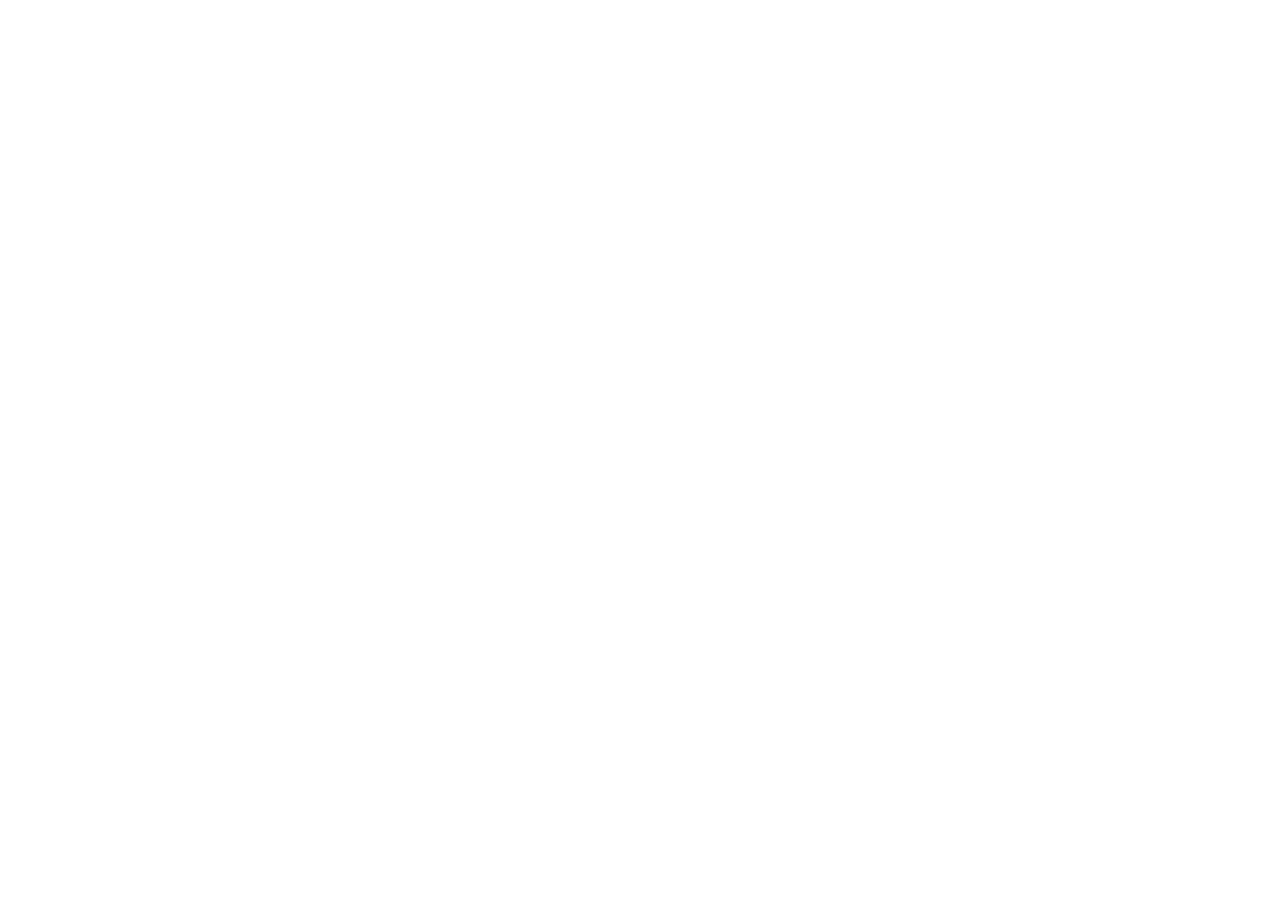
==== index.html @ db5ff313 "初始化项目" ====
<!DOCTYPE html>
<html lang="en">
  <head>
    <meta charset="UTF-8" />
    <meta http-equiv="X-UA-Compatible" content="IE=edge" />
    <meta name="viewport" content="width=device-width, initial-scale=1.0" />
    <title>Document</title>
  </head>
  <body></body>
</html>
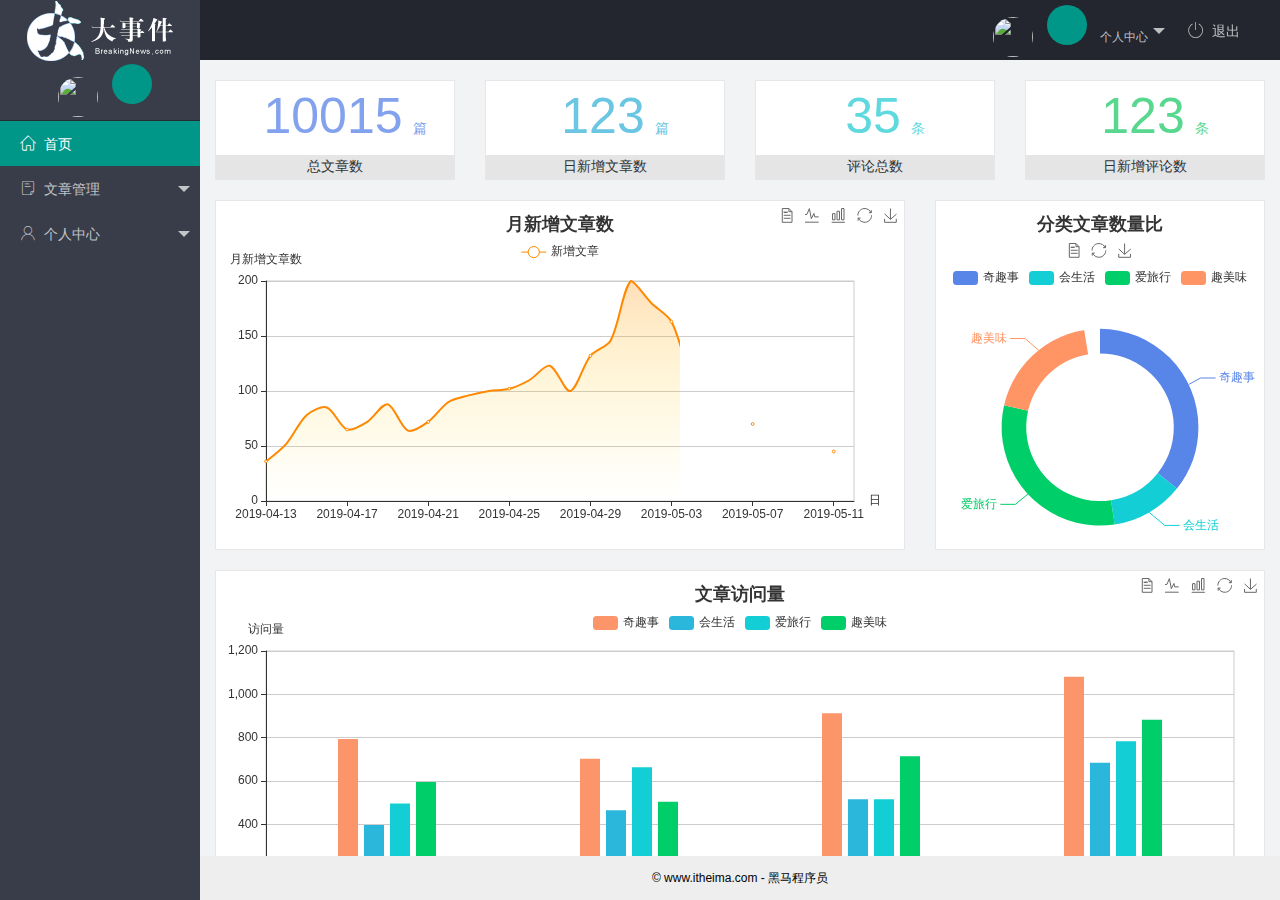
==== commit 297c67f3: "完成了主页功能开发" ====
--- a/index.html
+++ b/index.html
@@ -4,7 +4,95 @@
     <meta charset="UTF-8" />
     <meta http-equiv="X-UA-Compatible" content="IE=edge" />
     <meta name="viewport" content="width=device-width, initial-scale=1.0" />
-    <title>Document</title>
+    <link rel="stylesheet" href="/assets/lib/layui/css/layui.css" />
+    <link rel="stylesheet" href="/assets/css/index.css" />
+    <link rel="stylesheet" href="/assets/fonts/iconfont.css" />
+    <title>后台主页</title>
   </head>
-  <body></body>
+  <body>
+    <div class="layui-layout layui-layout-admin">
+      <div class="layui-header">
+        <div class="layui-logo layui-hide-xs layui-bg-black">
+          <img src="/assets/images/logo.png" alt="" />
+        </div>
+        <!-- 头部区域（可配合layui 已有的水平导航） -->
+        <ul class="layui-nav layui-layout-right">
+          <li class="layui-nav-item layui-hide layui-show-md-inline-block">
+            <a href="javascript:;" class="userinfo">
+              <img src="//tva1.sinaimg.cn/crop.0.0.118.118.180/5db11ff4gw1e77d3nqrv8j203b03cweg.jpg" class="layui-nav-img" />
+              <span class="text-avatar"></span>
+              个人中心
+            </a>
+            <dl class="layui-nav-child">
+              <dd><a href="">基本资料</a></dd>
+              <dd><a href="">更换头像</a></dd>
+              <dd><a href="">重置密码</a></dd>
+            </dl>
+          </li>
+          <li class="layui-nav-item" lay-header-event="menuRight" lay-unselect>
+            <a href="javascript:;" id="btnLogout"><span class="iconfont icon-tuichu"></span>退出</a>
+          </li>
+        </ul>
+      </div>
+
+      <div class="layui-side layui-bg-black">
+        <div class="layui-side-scroll">
+          <div href="javascript:;" class="userinfo">
+            <img src="//tva1.sinaimg.cn/crop.0.0.118.118.180/5db11ff4gw1e77d3nqrv8j203b03cweg.jpg" class="layui-nav-img" />
+            <span class="text-avatar"></span>
+            <span id="welcome"></span>
+          </div>
+          <!-- 左侧导航区域（可配合layui已有的垂直导航） -->
+          <ul class="layui-nav layui-nav-tree" lay-shrink="all">
+            <li class="layui-nav-item layui-this">
+              <a href="/home/dashboard.html" target="fm"><span class="iconfont icon-home"></span>首页</a>
+            </li>
+            <li class="layui-nav-item">
+              <a class="" href="javascript:;"><span class="iconfont icon-16"></span>文章管理</a>
+              <dl class="layui-nav-child">
+                <dd>
+                  <a href="javascript:;"><i class="layui-icon layui-icon-app"></i> 文章类别</a>
+                </dd>
+                <dd>
+                  <a href="javascript:;"><i class="layui-icon layui-icon-app"></i> 文章列表</a>
+                </dd>
+                <dd>
+                  <a href="javascript:;"><i class="layui-icon layui-icon-app"></i> 发布文章</a>
+                </dd>
+              </dl>
+            </li>
+            <li class="layui-nav-item">
+              <a href="javascript:;"><span class="iconfont icon-user"></span>个人中心</a>
+              <dl class="layui-nav-child">
+                <dd>
+                  <a href="javascript:;"><i class="layui-icon layui-icon-app"></i> 基本资料</a>
+                </dd>
+                <dd>
+                  <a href="javascript:;"><i class="layui-icon layui-icon-app"></i> 更换头像</a>
+                </dd>
+                <dd>
+                  <a href="javascript:;"><i class="layui-icon layui-icon-app"></i> 重置密码</a>
+                </dd>
+              </dl>
+            </li>
+          </ul>
+        </div>
+      </div>
+
+      <div class="layui-body">
+        <!-- 内容主体区域 -->
+        <iframe name="fm" src="/home/dashboard.html" frameborder="0"></iframe>
+      </div>
+
+      <div class="layui-footer">
+        <!-- 底部固定区域 -->
+        © www.itheima.com - 黑马程序员
+      </div>
+    </div>
+
+    <script src="/assets/lib/layui/layui.all.js"></script>
+    <script src="/assets/lib/jquery.js"></script>
+    <script src="/assets/js/baseAPI.js"></script>
+    <script src="/assets/js/index.js"></script>
+  </body>
 </html>
--- a/assets/lib/layui/css/layui.css
+++ b/assets/lib/layui/css/layui.css
@@ -0,0 +1,2 @@
+/** layui-v2.5.5 MIT License By https://www.layui.com */
+ .layui-inline,img{display:inline-block;vertical-align:middle}h1,h2,h3,h4,h5,h6{font-weight:400}.layui-edge,.layui-header,.layui-inline,.layui-main{position:relative}.layui-body,.layui-edge,.layui-elip{overflow:hidden}.layui-btn,.layui-edge,.layui-inline,img{vertical-align:middle}.layui-btn,.layui-disabled,.layui-icon,.layui-unselect{-moz-user-select:none;-webkit-user-select:none;-ms-user-select:none}.layui-elip,.layui-form-checkbox span,.layui-form-pane .layui-form-label{text-overflow:ellipsis;white-space:nowrap}.layui-breadcrumb,.layui-tree-btnGroup{visibility:hidden}blockquote,body,button,dd,div,dl,dt,form,h1,h2,h3,h4,h5,h6,input,li,ol,p,pre,td,textarea,th,ul{margin:0;padding:0;-webkit-tap-highlight-color:rgba(0,0,0,0)}a:active,a:hover{outline:0}img{border:none}li{list-style:none}table{border-collapse:collapse;border-spacing:0}h4,h5,h6{font-size:100%}button,input,optgroup,option,select,textarea{font-family:inherit;font-size:inherit;font-style:inherit;font-weight:inherit;outline:0}pre{white-space:pre-wrap;white-space:-moz-pre-wrap;white-space:-pre-wrap;white-space:-o-pre-wrap;word-wrap:break-word}body{line-height:24px;font:14px Helvetica Neue,Helvetica,PingFang SC,Tahoma,Arial,sans-serif}hr{height:1px;margin:10px 0;border:0;clear:both}a{color:#333;text-decoration:none}a:hover{color:#777}a cite{font-style:normal;*cursor:pointer}.layui-border-box,.layui-border-box *{box-sizing:border-box}.layui-box,.layui-box *{box-sizing:content-box}.layui-clear{clear:both;*zoom:1}.layui-clear:after{content:'\20';clear:both;*zoom:1;display:block;height:0}.layui-inline{*display:inline;*zoom:1}.layui-edge{display:inline-block;width:0;height:0;border-width:6px;border-style:dashed;border-color:transparent}.layui-edge-top{top:-4px;border-bottom-color:#999;border-bottom-style:solid}.layui-edge-right{border-left-color:#999;border-left-style:solid}.layui-edge-bottom{top:2px;border-top-color:#999;border-top-style:solid}.layui-edge-left{border-right-color:#999;border-right-style:solid}.layui-disabled,.layui-disabled:hover{color:#d2d2d2!important;cursor:not-allowed!important}.layui-circle{border-radius:100%}.layui-show{display:block!important}.layui-hide{display:none!important}@font-face{font-family:layui-icon;src:url(../font/iconfont.eot?v=250);src:url(../font/iconfont.eot?v=250#iefix) format('embedded-opentype'),url(../font/iconfont.woff2?v=250) format('woff2'),url(../font/iconfont.woff?v=250) format('woff'),url(../font/iconfont.ttf?v=250) format('truetype'),url(../font/iconfont.svg?v=250#layui-icon) format('svg')}.layui-icon{font-family:layui-icon!important;font-size:16px;font-style:normal;-webkit-font-smoothing:antialiased;-moz-osx-font-smoothing:grayscale}.layui-icon-reply-fill:before{content:"\e611"}.layui-icon-set-fill:before{content:"\e614"}.layui-icon-menu-fill:before{content:"\e60f"}.layui-icon-search:before{content:"\e615"}.layui-icon-share:before{content:"\e641"}.layui-icon-set-sm:before{content:"\e620"}.layui-icon-engine:before{content:"\e628"}.layui-icon-close:before{content:"\1006"}.layui-icon-close-fill:before{content:"\1007"}.layui-icon-chart-screen:before{content:"\e629"}.layui-icon-star:before{content:"\e600"}.layui-icon-circle-dot:before{content:"\e617"}.layui-icon-chat:before{content:"\e606"}.layui-icon-release:before{content:"\e609"}.layui-icon-list:before{content:"\e60a"}.layui-icon-chart:before{content:"\e62c"}.layui-icon-ok-circle:before{content:"\1005"}.layui-icon-layim-theme:before{content:"\e61b"}.layui-icon-table:before{content:"\e62d"}.layui-icon-right:before{content:"\e602"}.layui-icon-left:before{content:"\e603"}.layui-icon-cart-simple:before{content:"\e698"}.layui-icon-face-cry:before{content:"\e69c"}.layui-icon-face-smile:before{content:"\e6af"}.layui-icon-survey:before{content:"\e6b2"}.layui-icon-tree:before{content:"\e62e"}.layui-icon-upload-circle:before{content:"\e62f"}.layui-icon-add-circle:before{content:"\e61f"}.layui-icon-download-circle:before{content:"\e601"}.layui-icon-templeate-1:before{content:"\e630"}.layui-icon-util:before{content:"\e631"}.layui-icon-face-surprised:before{content:"\e664"}.layui-icon-edit:before{content:"\e642"}.layui-icon-speaker:before{content:"\e645"}.layui-icon-down:before{content:"\e61a"}.layui-icon-file:before{content:"\e621"}.layui-icon-layouts:before{content:"\e632"}.layui-icon-rate-half:before{content:"\e6c9"}.layui-icon-add-circle-fine:before{content:"\e608"}.layui-icon-prev-circle:before{content:"\e633"}.layui-icon-read:before{content:"\e705"}.layui-icon-404:before{content:"\e61c"}.layui-icon-carousel:before{content:"\e634"}.layui-icon-help:before{content:"\e607"}.layui-icon-code-circle:before{content:"\e635"}.layui-icon-water:before{content:"\e636"}.layui-icon-username:before{content:"\e66f"}.layui-icon-find-fill:before{content:"\e670"}.layui-icon-about:before{content:"\e60b"}.layui-icon-location:before{content:"\e715"}.layui-icon-up:before{content:"\e619"}.layui-icon-pause:before{content:"\e651"}.layui-icon-date:before{content:"\e637"}.layui-icon-layim-uploadfile:before{content:"\e61d"}.layui-icon-delete:before{content:"\e640"}.layui-icon-play:before{content:"\e652"}.layui-icon-top:before{content:"\e604"}.layui-icon-friends:before{content:"\e612"}.layui-icon-refresh-3:before{content:"\e9aa"}.layui-icon-ok:before{content:"\e605"}.layui-icon-layer:before{content:"\e638"}.layui-icon-face-smile-fine:before{content:"\e60c"}.layui-icon-dollar:before{content:"\e659"}.layui-icon-group:before{content:"\e613"}.layui-icon-layim-download:before{content:"\e61e"}.layui-icon-picture-fine:before{content:"\e60d"}.layui-icon-link:before{content:"\e64c"}.layui-icon-diamond:before{content:"\e735"}.layui-icon-log:before{content:"\e60e"}.layui-icon-rate-solid:before{content:"\e67a"}.layui-icon-fonts-del:before{content:"\e64f"}.layui-icon-unlink:before{content:"\e64d"}.layui-icon-fonts-clear:before{content:"\e639"}.layui-icon-triangle-r:before{content:"\e623"}.layui-icon-circle:before{content:"\e63f"}.layui-icon-radio:before{content:"\e643"}.layui-icon-align-center:before{content:"\e647"}.layui-icon-align-right:before{content:"\e648"}.layui-icon-align-left:before{content:"\e649"}.layui-icon-loading-1:before{content:"\e63e"}.layui-icon-return:before{content:"\e65c"}.layui-icon-fonts-strong:before{content:"\e62b"}.layui-icon-upload:before{content:"\e67c"}.layui-icon-dialogue:before{content:"\e63a"}.layui-icon-video:before{content:"\e6ed"}.layui-icon-headset:before{content:"\e6fc"}.layui-icon-cellphone-fine:before{content:"\e63b"}.layui-icon-add-1:before{content:"\e654"}.layui-icon-face-smile-b:before{content:"\e650"}.layui-icon-fonts-html:before{content:"\e64b"}.layui-icon-form:before{content:"\e63c"}.layui-icon-cart:before{content:"\e657"}.layui-icon-camera-fill:before{content:"\e65d"}.layui-icon-tabs:before{content:"\e62a"}.layui-icon-fonts-code:before{content:"\e64e"}.layui-icon-fire:before{content:"\e756"}.layui-icon-set:before{content:"\e716"}.layui-icon-fonts-u:before{content:"\e646"}.layui-icon-triangle-d:before{content:"\e625"}.layui-icon-tips:before{content:"\e702"}.layui-icon-picture:before{content:"\e64a"}.layui-icon-more-vertical:before{content:"\e671"}.layui-icon-flag:before{content:"\e66c"}.layui-icon-loading:before{content:"\e63d"}.layui-icon-fonts-i:before{content:"\e644"}.layui-icon-refresh-1:before{content:"\e666"}.layui-icon-rmb:before{content:"\e65e"}.layui-icon-home:before{content:"\e68e"}.layui-icon-user:before{content:"\e770"}.layui-icon-notice:before{content:"\e667"}.layui-icon-login-weibo:before{content:"\e675"}.layui-icon-voice:before{content:"\e688"}.layui-icon-upload-drag:before{content:"\e681"}.layui-icon-login-qq:before{content:"\e676"}.layui-icon-snowflake:before{content:"\e6b1"}.layui-icon-file-b:before{content:"\e655"}.layui-icon-template:before{content:"\e663"}.layui-icon-auz:before{content:"\e672"}.layui-icon-console:before{content:"\e665"}.layui-icon-app:before{content:"\e653"}.layui-icon-prev:before{content:"\e65a"}.layui-icon-website:before{content:"\e7ae"}.layui-icon-next:before{content:"\e65b"}.layui-icon-component:before{content:"\e857"}.layui-icon-more:before{content:"\e65f"}.layui-icon-login-wechat:before{content:"\e677"}.layui-icon-shrink-right:before{content:"\e668"}.layui-icon-spread-left:before{content:"\e66b"}.layui-icon-camera:before{content:"\e660"}.layui-icon-note:before{content:"\e66e"}.layui-icon-refresh:before{content:"\e669"}.layui-icon-female:before{content:"\e661"}.layui-icon-male:before{content:"\e662"}.layui-icon-password:before{content:"\e673"}.layui-icon-senior:before{content:"\e674"}.layui-icon-theme:before{content:"\e66a"}.layui-icon-tread:before{content:"\e6c5"}.layui-icon-praise:before{content:"\e6c6"}.layui-icon-star-fill:before{content:"\e658"}.layui-icon-rate:before{content:"\e67b"}.layui-icon-template-1:before{content:"\e656"}.layui-icon-vercode:before{content:"\e679"}.layui-icon-cellphone:before{content:"\e678"}.layui-icon-screen-full:before{content:"\e622"}.layui-icon-screen-restore:before{content:"\e758"}.layui-icon-cols:before{content:"\e610"}.layui-icon-export:before{content:"\e67d"}.layui-icon-print:before{content:"\e66d"}.layui-icon-slider:before{content:"\e714"}.layui-icon-addition:before{content:"\e624"}.layui-icon-subtraction:before{content:"\e67e"}.layui-icon-service:before{content:"\e626"}.layui-icon-transfer:before{content:"\e691"}.layui-main{width:1140px;margin:0 auto}.layui-header{z-index:1000;height:60px}.layui-header a:hover{transition:all .5s;-webkit-transition:all .5s}.layui-side{position:fixed;left:0;top:0;bottom:0;z-index:999;width:200px;overflow-x:hidden}.layui-side-scroll{position:relative;width:220px;height:100%;overflow-x:hidden}.layui-body{position:absolute;left:200px;right:0;top:0;bottom:0;z-index:998;width:auto;overflow-y:auto;box-sizing:border-box}.layui-layout-body{overflow:hidden}.layui-layout-admin .layui-header{background-color:#23262E}.layui-layout-admin .layui-side{top:60px;width:200px;overflow-x:hidden}.layui-layout-admin .layui-body{position:fixed;top:60px;bottom:44px}.layui-layout-admin .layui-main{width:auto;margin:0 15px}.layui-layout-admin .layui-footer{position:fixed;left:200px;right:0;bottom:0;height:44px;line-height:44px;padding:0 15px;background-color:#eee}.layui-layout-admin .layui-logo{position:absolute;left:0;top:0;width:200px;height:100%;line-height:60px;text-align:center;color:#009688;font-size:16px}.layui-layout-admin .layui-header .layui-nav{background:0 0}.layui-layout-left{position:absolute!important;left:200px;top:0}.layui-layout-right{position:absolute!important;right:0;top:0}.layui-container{position:relative;margin:0 auto;padding:0 15px;box-sizing:border-box}.layui-fluid{position:relative;margin:0 auto;padding:0 15px}.layui-row:after,.layui-row:before{content:'';display:block;clear:both}.layui-col-lg1,.layui-col-lg10,.layui-col-lg11,.layui-col-lg12,.layui-col-lg2,.layui-col-lg3,.layui-col-lg4,.layui-col-lg5,.layui-col-lg6,.layui-col-lg7,.layui-col-lg8,.layui-col-lg9,.layui-col-md1,.layui-col-md10,.layui-col-md11,.layui-col-md12,.layui-col-md2,.layui-col-md3,.layui-col-md4,.layui-col-md5,.layui-col-md6,.layui-col-md7,.layui-col-md8,.layui-col-md9,.layui-col-sm1,.layui-col-sm10,.layui-col-sm11,.layui-col-sm12,.layui-col-sm2,.layui-col-sm3,.layui-col-sm4,.layui-col-sm5,.layui-col-sm6,.layui-col-sm7,.layui-col-sm8,.layui-col-sm9,.layui-col-xs1,.layui-col-xs10,.layui-col-xs11,.layui-col-xs12,.layui-col-xs2,.layui-col-xs3,.layui-col-xs4,.layui-col-xs5,.layui-col-xs6,.layui-col-xs7,.layui-col-xs8,.layui-col-xs9{position:relative;display:block;box-sizing:border-box}.layui-col-xs1,.layui-col-xs10,.layui-col-xs11,.layui-col-xs12,.layui-col-xs2,.layui-col-xs3,.layui-col-xs4,.layui-col-xs5,.layui-col-xs6,.layui-col-xs7,.layui-col-xs8,.layui-col-xs9{float:left}.layui-col-xs1{width:8.33333333%}.layui-col-xs2{width:16.66666667%}.layui-col-xs3{width:25%}.layui-col-xs4{width:33.33333333%}.layui-col-xs5{width:41.66666667%}.layui-col-xs6{width:50%}.layui-col-xs7{width:58.33333333%}.layui-col-xs8{width:66.66666667%}.layui-col-xs9{width:75%}.layui-col-xs10{width:83.33333333%}.layui-col-xs11{width:91.66666667%}.layui-col-xs12{width:100%}.layui-col-xs-offset1{margin-left:8.33333333%}.layui-col-xs-offset2{margin-left:16.66666667%}.layui-col-xs-offset3{margin-left:25%}.layui-col-xs-offset4{margin-left:33.33333333%}.layui-col-xs-offset5{margin-left:41.66666667%}.layui-col-xs-offset6{margin-left:50%}.layui-col-xs-offset7{margin-left:58.33333333%}.layui-col-xs-offset8{margin-left:66.66666667%}.layui-col-xs-offset9{margin-left:75%}.layui-col-xs-offset10{margin-left:83.33333333%}.layui-col-xs-offset11{margin-left:91.66666667%}.layui-col-xs-offset12{margin-left:100%}@media screen and (max-width:768px){.layui-hide-xs{display:none!important}.layui-show-xs-block{display:block!important}.layui-show-xs-inline{display:inline!important}.layui-show-xs-inline-block{display:inline-block!important}}@media screen and (min-width:768px){.layui-container{width:750px}.layui-hide-sm{display:none!important}.layui-show-sm-block{display:block!important}.layui-show-sm-inline{display:inline!important}.layui-show-sm-inline-block{display:inline-block!important}.layui-col-sm1,.layui-col-sm10,.layui-col-sm11,.layui-col-sm12,.layui-col-sm2,.layui-col-sm3,.layui-col-sm4,.layui-col-sm5,.layui-col-sm6,.layui-col-sm7,.layui-col-sm8,.layui-col-sm9{float:left}.layui-col-sm1{width:8.33333333%}.layui-col-sm2{width:16.66666667%}.layui-col-sm3{width:25%}.layui-col-sm4{width:33.33333333%}.layui-col-sm5{width:41.66666667%}.layui-col-sm6{width:50%}.layui-col-sm7{width:58.33333333%}.layui-col-sm8{width:66.66666667%}.layui-col-sm9{width:75%}.layui-col-sm10{width:83.33333333%}.layui-col-sm11{width:91.66666667%}.layui-col-sm12{width:100%}.layui-col-sm-offset1{margin-left:8.33333333%}.layui-col-sm-offset2{margin-left:16.66666667%}.layui-col-sm-offset3{margin-left:25%}.layui-col-sm-offset4{margin-left:33.33333333%}.layui-col-sm-offset5{margin-left:41.66666667%}.layui-col-sm-offset6{margin-left:50%}.layui-col-sm-offset7{margin-left:58.33333333%}.layui-col-sm-offset8{margin-left:66.66666667%}.layui-col-sm-offset9{margin-left:75%}.layui-col-sm-offset10{margin-left:83.33333333%}.layui-col-sm-offset11{margin-left:91.66666667%}.layui-col-sm-offset12{margin-left:100%}}@media screen and (min-width:992px){.layui-container{width:970px}.layui-hide-md{display:none!important}.layui-show-md-block{display:block!important}.layui-show-md-inline{display:inline!important}.layui-show-md-inline-block{display:inline-block!important}.layui-col-md1,.layui-col-md10,.layui-col-md11,.layui-col-md12,.layui-col-md2,.layui-col-md3,.layui-col-md4,.layui-col-md5,.layui-col-md6,.layui-col-md7,.layui-col-md8,.layui-col-md9{float:left}.layui-col-md1{width:8.33333333%}.layui-col-md2{width:16.66666667%}.layui-col-md3{width:25%}.layui-col-md4{width:33.33333333%}.layui-col-md5{width:41.66666667%}.layui-col-md6{width:50%}.layui-col-md7{width:58.33333333%}.layui-col-md8{width:66.66666667%}.layui-col-md9{width:75%}.layui-col-md10{width:83.33333333%}.layui-col-md11{width:91.66666667%}.layui-col-md12{width:100%}.layui-col-md-offset1{margin-left:8.33333333%}.layui-col-md-offset2{margin-left:16.66666667%}.layui-col-md-offset3{margin-left:25%}.layui-col-md-offset4{margin-left:33.33333333%}.layui-col-md-offset5{margin-left:41.66666667%}.layui-col-md-offset6{margin-left:50%}.layui-col-md-offset7{margin-left:58.33333333%}.layui-col-md-offset8{margin-left:66.66666667%}.layui-col-md-offset9{margin-left:75%}.layui-col-md-offset10{margin-left:83.33333333%}.layui-col-md-offset11{margin-left:91.66666667%}.layui-col-md-offset12{margin-left:100%}}@media screen and (min-width:1200px){.layui-container{width:1170px}.layui-hide-lg{display:none!important}.layui-show-lg-block{display:block!important}.layui-show-lg-inline{display:inline!important}.layui-show-lg-inline-block{display:inline-block!important}.layui-col-lg1,.layui-col-lg10,.layui-col-lg11,.layui-col-lg12,.layui-col-lg2,.layui-col-lg3,.layui-col-lg4,.layui-col-lg5,.layui-col-lg6,.layui-col-lg7,.layui-col-lg8,.layui-col-lg9{float:left}.layui-col-lg1{width:8.33333333%}.layui-col-lg2{width:16.66666667%}.layui-col-lg3{width:25%}.layui-col-lg4{width:33.33333333%}.layui-col-lg5{width:41.66666667%}.layui-col-lg6{width:50%}.layui-col-lg7{width:58.33333333%}.layui-col-lg8{width:66.66666667%}.layui-col-lg9{width:75%}.layui-col-lg10{width:83.33333333%}.layui-col-lg11{width:91.66666667%}.layui-col-lg12{width:100%}.layui-col-lg-offset1{margin-left:8.33333333%}.layui-col-lg-offset2{margin-left:16.66666667%}.layui-col-lg-offset3{margin-left:25%}.layui-col-lg-offset4{margin-left:33.33333333%}.layui-col-lg-offset5{margin-left:41.66666667%}.layui-col-lg-offset6{margin-left:50%}.layui-col-lg-offset7{margin-left:58.33333333%}.layui-col-lg-offset8{margin-left:66.66666667%}.layui-col-lg-offset9{margin-left:75%}.layui-col-lg-offset10{margin-left:83.33333333%}.layui-col-lg-offset11{margin-left:91.66666667%}.layui-col-lg-offset12{margin-left:100%}}.layui-col-space1{margin:-.5px}.layui-col-space1>*{padding:.5px}.layui-col-space3{margin:-1.5px}.layui-col-space3>*{padding:1.5px}.layui-col-space5{margin:-2.5px}.layui-col-space5>*{padding:2.5px}.layui-col-space8{margin:-3.5px}.layui-col-space8>*{padding:3.5px}.layui-col-space10{margin:-5px}.layui-col-space10>*{padding:5px}.layui-col-space12{margin:-6px}.layui-col-space12>*{padding:6px}.layui-col-space15{margin:-7.5px}.layui-col-space15>*{padding:7.5px}.layui-col-space18{margin:-9px}.layui-col-space18>*{padding:9px}.layui-col-space20{margin:-10px}.layui-col-space20>*{padding:10px}.layui-col-space22{margin:-11px}.layui-col-space22>*{padding:11px}.layui-col-space25{margin:-12.5px}.layui-col-space25>*{padding:12.5px}.layui-col-space30{margin:-15px}.layui-col-space30>*{padding:15px}.layui-btn,.layui-input,.layui-select,.layui-textarea,.layui-upload-button{outline:0;-webkit-appearance:none;transition:all .3s;-webkit-transition:all .3s;box-sizing:border-box}.layui-elem-quote{margin-bottom:10px;padding:15px;line-height:22px;border-left:5px solid #009688;border-radius:0 2px 2px 0;background-color:#f2f2f2}.layui-quote-nm{border-style:solid;border-width:1px 1px 1px 5px;background:0 0}.layui-elem-field{margin-bottom:10px;padding:0;border-width:1px;border-style:solid}.layui-elem-field legend{margin-left:20px;padding:0 10px;font-size:20px;font-weight:300}.layui-field-title{margin:10px 0 20px;border-width:1px 0 0}.layui-field-box{padding:10px 15px}.layui-field-title .layui-field-box{padding:10px 0}.layui-progress{position:relative;height:6px;border-radius:20px;background-color:#e2e2e2}.layui-progress-bar{position:absolute;left:0;top:0;width:0;max-width:100%;height:6px;border-radius:20px;text-align:right;background-color:#5FB878;transition:all .3s;-webkit-transition:all .3s}.layui-progress-big,.layui-progress-big .layui-progress-bar{height:18px;line-height:18px}.layui-progress-text{position:relative;top:-20px;line-height:18px;font-size:12px;color:#666}.layui-progress-big .layui-progress-text{position:static;padding:0 10px;color:#fff}.layui-collapse{border-width:1px;border-style:solid;border-radius:2px}.layui-colla-content,.layui-colla-item{border-top-width:1px;border-top-style:solid}.layui-colla-item:first-child{border-top:none}.layui-colla-title{position:relative;height:42px;line-height:42px;padding:0 15px 0 35px;color:#333;background-color:#f2f2f2;cursor:pointer;font-size:14px;overflow:hidden}.layui-colla-content{display:none;padding:10px 15px;line-height:22px;color:#666}.layui-colla-icon{position:absolute;left:15px;top:0;font-size:14px}.layui-card{margin-bottom:15px;border-radius:2px;background-color:#fff;box-shadow:0 1px 2px 0 rgba(0,0,0,.05)}.layui-card:last-child{margin-bottom:0}.layui-card-header{position:relative;height:42px;line-height:42px;padding:0 15px;border-bottom:1px solid #f6f6f6;color:#333;border-radius:2px 2px 0 0;font-size:14px}.layui-bg-black,.layui-bg-blue,.layui-bg-cyan,.layui-bg-green,.layui-bg-orange,.layui-bg-red{color:#fff!important}.layui-card-body{position:relative;padding:10px 15px;line-height:24px}.layui-card-body[pad15]{padding:15px}.layui-card-body[pad20]{padding:20px}.layui-card-body .layui-table{margin:5px 0}.layui-card .layui-tab{margin:0}.layui-panel-window{position:relative;padding:15px;border-radius:0;border-top:5px solid #E6E6E6;background-color:#fff}.layui-auxiliar-moving{position:fixed;left:0;right:0;top:0;bottom:0;width:100%;height:100%;background:0 0;z-index:9999999999}.layui-form-label,.layui-form-mid,.layui-form-select,.layui-input-block,.layui-input-inline,.layui-textarea{position:relative}.layui-bg-red{background-color:#FF5722!important}.layui-bg-orange{background-color:#FFB800!important}.layui-bg-green{background-color:#009688!important}.layui-bg-cyan{background-color:#2F4056!important}.layui-bg-blue{background-color:#1E9FFF!important}.layui-bg-black{background-color:#393D49!important}.layui-bg-gray{background-color:#eee!important;color:#666!important}.layui-badge-rim,.layui-colla-content,.layui-colla-item,.layui-collapse,.layui-elem-field,.layui-form-pane .layui-form-item[pane],.layui-form-pane .layui-form-label,.layui-input,.layui-layedit,.layui-layedit-tool,.layui-quote-nm,.layui-select,.layui-tab-bar,.layui-tab-card,.layui-tab-title,.layui-tab-title .layui-this:after,.layui-textarea{border-color:#e6e6e6}.layui-timeline-item:before,hr{background-color:#e6e6e6}.layui-text{line-height:22px;font-size:14px;color:#666}.layui-text h1,.layui-text h2,.layui-text h3{font-weight:500;color:#333}.layui-text h1{font-size:30px}.layui-text h2{font-size:24px}.layui-text h3{font-size:18px}.layui-text a:not(.layui-btn){color:#01AAED}.layui-text a:not(.layui-btn):hover{text-decoration:underline}.layui-text ul{padding:5px 0 5px 15px}.layui-text ul li{margin-top:5px;list-style-type:disc}.layui-text em,.layui-word-aux{color:#999!important;padding:0 5px!important}.layui-btn{display:inline-block;height:38px;line-height:38px;padding:0 18px;background-color:#009688;color:#fff;white-space:nowrap;text-align:center;font-size:14px;border:none;border-radius:2px;cursor:pointer}.layui-btn:hover{opacity:.8;filter:alpha(opacity=80);color:#fff}.layui-btn:active{opacity:1;filter:alpha(opacity=100)}.layui-btn+.layui-btn{margin-left:10px}.layui-btn-container{font-size:0}.layui-btn-container .layui-btn{margin-right:10px;margin-bottom:10px}.layui-btn-container .layui-btn+.layui-btn{margin-left:0}.layui-table .layui-btn-container .layui-btn{margin-bottom:9px}.layui-btn-radius{border-radius:100px}.layui-btn .layui-icon{margin-right:3px;font-size:18px;vertical-align:bottom;vertical-align:middle\9}.layui-btn-primary{border:1px solid #C9C9C9;background-color:#fff;color:#555}.layui-btn-primary:hover{border-color:#009688;color:#333}.layui-btn-normal{background-color:#1E9FFF}.layui-btn-warm{background-color:#FFB800}.layui-btn-danger{background-color:#FF5722}.layui-btn-checked{background-color:#5FB878}.layui-btn-disabled,.layui-btn-disabled:active,.layui-btn-disabled:hover{border:1px solid #e6e6e6;background-color:#FBFBFB;color:#C9C9C9;cursor:not-allowed;opacity:1}.layui-btn-lg{height:44px;line-height:44px;padding:0 25px;font-size:16px}.layui-btn-sm{height:30px;line-height:30px;padding:0 10px;font-size:12px}.layui-btn-sm i{font-size:16px!important}.layui-btn-xs{height:22px;line-height:22px;padding:0 5px;font-size:12px}.layui-btn-xs i{font-size:14px!important}.layui-btn-group{display:inline-block;vertical-align:middle;font-size:0}.layui-btn-group .layui-btn{margin-left:0!important;margin-right:0!important;border-left:1px solid rgba(255,255,255,.5);border-radius:0}.layui-btn-group .layui-btn-primary{border-left:none}.layui-btn-group .layui-btn-primary:hover{border-color:#C9C9C9;color:#009688}.layui-btn-group .layui-btn:first-child{border-left:none;border-radius:2px 0 0 2px}.layui-btn-group .layui-btn-primary:first-child{border-left:1px solid #c9c9c9}.layui-btn-group .layui-btn:last-child{border-radius:0 2px 2px 0}.layui-btn-group .layui-btn+.layui-btn{margin-left:0}.layui-btn-group+.layui-btn-group{margin-left:10px}.layui-btn-fluid{width:100%}.layui-input,.layui-select,.layui-textarea{height:38px;line-height:1.3;line-height:38px\9;border-width:1px;border-style:solid;background-color:#fff;border-radius:2px}.layui-input::-webkit-input-placeholder,.layui-select::-webkit-input-placeholder,.layui-textarea::-webkit-input-placeholder{line-height:1.3}.layui-input,.layui-textarea{display:block;width:100%;padding-left:10px}.layui-input:hover,.layui-textarea:hover{border-color:#D2D2D2!important}.layui-input:focus,.layui-textarea:focus{border-color:#C9C9C9!important}.layui-textarea{min-height:100px;height:auto;line-height:20px;padding:6px 10px;resize:vertical}.layui-select{padding:0 10px}.layui-form input[type=checkbox],.layui-form input[type=radio],.layui-form select{display:none}.layui-form [lay-ignore]{display:initial}.layui-form-item{margin-bottom:15px;clear:both;*zoom:1}.layui-form-item:after{content:'\20';clear:both;*zoom:1;display:block;height:0}.layui-form-label{float:left;display:block;padding:9px 15px;width:80px;font-weight:400;line-height:20px;text-align:right}.layui-form-label-col{display:block;float:none;padding:9px 0;line-height:20px;text-align:left}.layui-form-item .layui-inline{margin-bottom:5px;margin-right:10px}.layui-input-block{margin-left:110px;min-height:36px}.layui-input-inline{display:inline-block;vertical-align:middle}.layui-form-item .layui-input-inline{float:left;width:190px;margin-right:10px}.layui-form-text .layui-input-inline{width:auto}.layui-form-mid{float:left;display:block;padding:9px 0!important;line-height:20px;margin-right:10px}.layui-form-danger+.layui-form-select .layui-input,.layui-form-danger:focus{border-color:#FF5722!important}.layui-form-select .layui-input{padding-right:30px;cursor:pointer}.layui-form-select .layui-edge{position:absolute;right:10px;top:50%;margin-top:-3px;cursor:pointer;border-width:6px;border-top-color:#c2c2c2;border-top-style:solid;transition:all .3s;-webkit-transition:all .3s}.layui-form-select dl{display:none;position:absolute;left:0;top:42px;padding:5px 0;z-index:899;min-width:100%;border:1px solid #d2d2d2;max-height:300px;overflow-y:auto;background-color:#fff;border-radius:2px;box-shadow:0 2px 4px rgba(0,0,0,.12);box-sizing:border-box}.layui-form-select dl dd,.layui-form-select dl dt{padding:0 10px;line-height:36px;white-space:nowrap;overflow:hidden;text-overflow:ellipsis}.layui-form-select dl dt{font-size:12px;color:#999}.layui-form-select dl dd{cursor:pointer}.layui-form-select dl dd:hover{background-color:#f2f2f2;-webkit-transition:.5s all;transition:.5s all}.layui-form-select .layui-select-group dd{padding-left:20px}.layui-form-select dl dd.layui-select-tips{padding-left:10px!important;color:#999}.layui-form-select dl dd.layui-this{background-color:#5FB878;color:#fff}.layui-form-checkbox,.layui-form-select dl dd.layui-disabled{background-color:#fff}.layui-form-selected dl{display:block}.layui-form-checkbox,.layui-form-checkbox *,.layui-form-switch{display:inline-block;vertical-align:middle}.layui-form-selected .layui-edge{margin-top:-9px;-webkit-transform:rotate(180deg);transform:rotate(180deg);margin-top:-3px\9}:root .layui-form-selected .layui-edge{margin-top:-9px\0/IE9}.layui-form-selectup dl{top:auto;bottom:42px}.layui-select-none{margin:5px 0;text-align:center;color:#999}.layui-select-disabled .layui-disabled{border-color:#eee!important}.layui-select-disabled .layui-edge{border-top-color:#d2d2d2}.layui-form-checkbox{position:relative;height:30px;line-height:30px;margin-right:10px;padding-right:30px;cursor:pointer;font-size:0;-webkit-transition:.1s linear;transition:.1s linear;box-sizing:border-box}.layui-form-checkbox span{padding:0 10px;height:100%;font-size:14px;border-radius:2px 0 0 2px;background-color:#d2d2d2;color:#fff;overflow:hidden}.layui-form-checkbox:hover span{background-color:#c2c2c2}.layui-form-checkbox i{position:absolute;right:0;top:0;width:30px;height:28px;border:1px solid #d2d2d2;border-left:none;border-radius:0 2px 2px 0;color:#fff;font-size:20px;text-align:center}.layui-form-checkbox:hover i{border-color:#c2c2c2;color:#c2c2c2}.layui-form-checked,.layui-form-checked:hover{border-color:#5FB878}.layui-form-checked span,.layui-form-checked:hover span{background-color:#5FB878}.layui-form-checked i,.layui-form-checked:hover i{color:#5FB878}.layui-form-item .layui-form-checkbox{margin-top:4px}.layui-form-checkbox[lay-skin=primary]{height:auto!important;line-height:normal!important;min-width:18px;min-height:18px;border:none!important;margin-right:0;padding-left:28px;padding-right:0;background:0 0}.layui-form-checkbox[lay-skin=primary] span{padding-left:0;padding-right:15px;line-height:18px;background:0 0;color:#666}.layui-form-checkbox[lay-skin=primary] i{right:auto;left:0;width:16px;height:16px;line-height:16px;border:1px solid #d2d2d2;font-size:12px;border-radius:2px;background-color:#fff;-webkit-transition:.1s linear;transition:.1s linear}.layui-form-checkbox[lay-skin=primary]:hover i{border-color:#5FB878;color:#fff}.layui-form-checked[lay-skin=primary] i{border-color:#5FB878!important;background-color:#5FB878;color:#fff}.layui-checkbox-disbaled[lay-skin=primary] span{background:0 0!important;color:#c2c2c2}.layui-checkbox-disbaled[lay-skin=primary]:hover i{border-color:#d2d2d2}.layui-form-item .layui-form-checkbox[lay-skin=primary]{margin-top:10px}.layui-form-switch{position:relative;height:22px;line-height:22px;min-width:35px;padding:0 5px;margin-top:8px;border:1px solid #d2d2d2;border-radius:20px;cursor:pointer;background-color:#fff;-webkit-transition:.1s linear;transition:.1s linear}.layui-form-switch i{position:absolute;left:5px;top:3px;width:16px;height:16px;border-radius:20px;background-color:#d2d2d2;-webkit-transition:.1s linear;transition:.1s linear}.layui-form-switch em{position:relative;top:0;width:25px;margin-left:21px;padding:0!important;text-align:center!important;color:#999!important;font-style:normal!important;font-size:12px}.layui-form-onswitch{border-color:#5FB878;background-color:#5FB878}.layui-checkbox-disbaled,.layui-checkbox-disbaled i{border-color:#e2e2e2!important}.layui-form-onswitch i{left:100%;margin-left:-21px;background-color:#fff}.layui-form-onswitch em{margin-left:5px;margin-right:21px;color:#fff!important}.layui-checkbox-disbaled span{background-color:#e2e2e2!important}.layui-checkbox-disbaled:hover i{color:#fff!important}[lay-radio]{display:none}.layui-form-radio,.layui-form-radio *{display:inline-block;vertical-align:middle}.layui-form-radio{line-height:28px;margin:6px 10px 0 0;padding-right:10px;cursor:pointer;font-size:0}.layui-form-radio *{font-size:14px}.layui-form-radio>i{margin-right:8px;font-size:22px;color:#c2c2c2}.layui-form-radio>i:hover,.layui-form-radioed>i{color:#5FB878}.layui-radio-disbaled>i{color:#e2e2e2!important}.layui-form-pane .layui-form-label{width:110px;padding:8px 15px;height:38px;line-height:20px;border-width:1px;border-style:solid;border-radius:2px 0 0 2px;text-align:center;background-color:#FBFBFB;overflow:hidden;box-sizing:border-box}.layui-form-pane .layui-input-inline{margin-left:-1px}.layui-form-pane .layui-input-block{margin-left:110px;left:-1px}.layui-form-pane .layui-input{border-radius:0 2px 2px 0}.layui-form-pane .layui-form-text .layui-form-label{float:none;width:100%;border-radius:2px;box-sizing:border-box;text-align:left}.layui-form-pane .layui-form-text .layui-input-inline{display:block;margin:0;top:-1px;clear:both}.layui-form-pane .layui-form-text .layui-input-block{margin:0;left:0;top:-1px}.layui-form-pane .layui-form-text .layui-textarea{min-height:100px;border-radius:0 0 2px 2px}.layui-form-pane .layui-form-checkbox{margin:4px 0 4px 10px}.layui-form-pane .layui-form-radio,.layui-form-pane .layui-form-switch{margin-top:6px;margin-left:10px}.layui-form-pane .layui-form-item[pane]{position:relative;border-width:1px;border-style:solid}.layui-form-pane .layui-form-item[pane] .layui-form-label{position:absolute;left:0;top:0;height:100%;border-width:0 1px 0 0}.layui-form-pane .layui-form-item[pane] .layui-input-inline{margin-left:110px}@media screen and (max-width:450px){.layui-form-item .layui-form-label{text-overflow:ellipsis;overflow:hidden;white-space:nowrap}.layui-form-item .layui-inline{display:block;margin-right:0;margin-bottom:20px;clear:both}.layui-form-item .layui-inline:after{content:'\20';clear:both;display:block;height:0}.layui-form-item .layui-input-inline{display:block;float:none;left:-3px;width:auto;margin:0 0 10px 112px}.layui-form-item .layui-input-inline+.layui-form-mid{margin-left:110px;top:-5px;padding:0}.layui-form-item .layui-form-checkbox{margin-right:5px;margin-bottom:5px}}.layui-layedit{border-width:1px;border-style:solid;border-radius:2px}.layui-layedit-tool{padding:3px 5px;border-bottom-width:1px;border-bottom-style:solid;font-size:0}.layedit-tool-fixed{position:fixed;top:0;border-top:1px solid #e2e2e2}.layui-layedit-tool .layedit-tool-mid,.layui-layedit-tool .layui-icon{display:inline-block;vertical-align:middle;text-align:center;font-size:14px}.layui-layedit-tool .layui-icon{position:relative;width:32px;height:30px;line-height:30px;margin:3px 5px;color:#777;cursor:pointer;border-radius:2px}.layui-layedit-tool .layui-icon:hover{color:#393D49}.layui-layedit-tool .layui-icon:active{color:#000}.layui-layedit-tool .layedit-tool-active{background-color:#e2e2e2;color:#000}.layui-layedit-tool .layui-disabled,.layui-layedit-tool .layui-disabled:hover{color:#d2d2d2;cursor:not-allowed}.layui-layedit-tool .layedit-tool-mid{width:1px;height:18px;margin:0 10px;background-color:#d2d2d2}.layedit-tool-html{width:50px!important;font-size:30px!important}.layedit-tool-b,.layedit-tool-code,.layedit-tool-help{font-size:16px!important}.layedit-tool-d,.layedit-tool-face,.layedit-tool-image,.layedit-tool-unlink{font-size:18px!important}.layedit-tool-image input{position:absolute;font-size:0;left:0;top:0;width:100%;height:100%;opacity:.01;filter:Alpha(opacity=1);cursor:pointer}.layui-layedit-iframe iframe{display:block;width:100%}#LAY_layedit_code{overflow:hidden}.layui-laypage{display:inline-block;*display:inline;*zoom:1;vertical-align:middle;margin:10px 0;font-size:0}.layui-laypage>a:first-child,.layui-laypage>a:first-child em{border-radius:2px 0 0 2px}.layui-laypage>a:last-child,.layui-laypage>a:last-child em{border-radius:0 2px 2px 0}.layui-laypage>:first-child{margin-left:0!important}.layui-laypage>:last-child{margin-right:0!important}.layui-laypage a,.layui-laypage button,.layui-laypage input,.layui-laypage select,.layui-laypage span{border:1px solid #e2e2e2}.layui-laypage a,.layui-laypage span{display:inline-block;*display:inline;*zoom:1;vertical-align:middle;padding:0 15px;height:28px;line-height:28px;margin:0 -1px 5px 0;background-color:#fff;color:#333;font-size:12px}.layui-flow-more a *,.layui-laypage input,.layui-table-view select[lay-ignore]{display:inline-block}.layui-laypage a:hover{color:#009688}.layui-laypage em{font-style:normal}.layui-laypage .layui-laypage-spr{color:#999;font-weight:700}.layui-laypage a{text-decoration:none}.layui-laypage .layui-laypage-curr{position:relative}.layui-laypage .layui-laypage-curr em{position:relative;color:#fff}.layui-laypage .layui-laypage-curr .layui-laypage-em{position:absolute;left:-1px;top:-1px;padding:1px;width:100%;height:100%;background-color:#009688}.layui-laypage-em{border-radius:2px}.layui-laypage-next em,.layui-laypage-prev em{font-family:Sim sun;font-size:16px}.layui-laypage .layui-laypage-count,.layui-laypage .layui-laypage-limits,.layui-laypage .layui-laypage-refresh,.layui-laypage .layui-laypage-skip{margin-left:10px;margin-right:10px;padding:0;border:none}.layui-laypage .layui-laypage-limits,.layui-laypage .layui-laypage-refresh{vertical-align:top}.layui-laypage .layui-laypage-refresh i{font-size:18px;cursor:pointer}.layui-laypage select{height:22px;padding:3px;border-radius:2px;cursor:pointer}.layui-laypage .layui-laypage-skip{height:30px;line-height:30px;color:#999}.layui-laypage button,.layui-laypage input{height:30px;line-height:30px;border-radius:2px;vertical-align:top;background-color:#fff;box-sizing:border-box}.layui-laypage input{width:40px;margin:0 10px;padding:0 3px;text-align:center}.layui-laypage input:focus,.layui-laypage select:focus{border-color:#009688!important}.layui-laypage button{margin-left:10px;padding:0 10px;cursor:pointer}.layui-table,.layui-table-view{margin:10px 0}.layui-flow-more{margin:10px 0;text-align:center;color:#999;font-size:14px}.layui-flow-more a{height:32px;line-height:32px}.layui-flow-more a *{vertical-align:top}.layui-flow-more a cite{padding:0 20px;border-radius:3px;background-color:#eee;color:#333;font-style:normal}.layui-flow-more a cite:hover{opacity:.8}.layui-flow-more a i{font-size:30px;color:#737383}.layui-table{width:100%;background-color:#fff;color:#666}.layui-table tr{transition:all .3s;-webkit-transition:all .3s}.layui-table th{text-align:left;font-weight:400}.layui-table tbody tr:hover,.layui-table thead tr,.layui-table-click,.layui-table-header,.layui-table-hover,.layui-table-mend,.layui-table-patch,.layui-table-tool,.layui-table-total,.layui-table-total tr,.layui-table[lay-even] tr:nth-child(even){background-color:#f2f2f2}.layui-table td,.layui-table th,.layui-table-col-set,.layui-table-fixed-r,.layui-table-grid-down,.layui-table-header,.layui-table-page,.layui-table-tips-main,.layui-table-tool,.layui-table-total,.layui-table-view,.layui-table[lay-skin=line],.layui-table[lay-skin=row]{border-width:1px;border-style:solid;border-color:#e6e6e6}.layui-table td,.layui-table th{position:relative;padding:9px 15px;min-height:20px;line-height:20px;font-size:14px}.layui-table[lay-skin=line] td,.layui-table[lay-skin=line] th{border-width:0 0 1px}.layui-table[lay-skin=row] td,.layui-table[lay-skin=row] th{border-width:0 1px 0 0}.layui-table[lay-skin=nob] td,.layui-table[lay-skin=nob] th{border:none}.layui-table img{max-width:100px}.layui-table[lay-size=lg] td,.layui-table[lay-size=lg] th{padding:15px 30px}.layui-table-view .layui-table[lay-size=lg] .layui-table-cell{height:40px;line-height:40px}.layui-table[lay-size=sm] td,.layui-table[lay-size=sm] th{font-size:12px;padding:5px 10px}.layui-table-view .layui-table[lay-size=sm] .layui-table-cell{height:20px;line-height:20px}.layui-table[lay-data]{display:none}.layui-table-box{position:relative;overflow:hidden}.layui-table-view .layui-table{position:relative;width:auto;margin:0}.layui-table-view .layui-table[lay-skin=line]{border-width:0 1px 0 0}.layui-table-view .layui-table[lay-skin=row]{border-width:0 0 1px}.layui-table-view .layui-table td,.layui-table-view .layui-table th{padding:5px 0;border-top:none;border-left:none}.layui-table-view .layui-table th.layui-unselect .layui-table-cell span{cursor:pointer}.layui-table-view .layui-table td{cursor:default}.layui-table-view .layui-table td[data-edit=text]{cursor:text}.layui-table-view .layui-form-checkbox[lay-skin=primary] i{width:18px;height:18px}.layui-table-view .layui-form-radio{line-height:0;padding:0}.layui-table-view .layui-form-radio>i{margin:0;font-size:20px}.layui-table-init{position:absolute;left:0;top:0;width:100%;height:100%;text-align:center;z-index:110}.layui-table-init .layui-icon{position:absolute;left:50%;top:50%;margin:-15px 0 0 -15px;font-size:30px;color:#c2c2c2}.layui-table-header{border-width:0 0 1px;overflow:hidden}.layui-table-header .layui-table{margin-bottom:-1px}.layui-table-tool .layui-inline[lay-event]{position:relative;width:26px;height:26px;padding:5px;line-height:16px;margin-right:10px;text-align:center;color:#333;border:1px solid #ccc;cursor:pointer;-webkit-transition:.5s all;transition:.5s all}.layui-table-tool .layui-inline[lay-event]:hover{border:1px solid #999}.layui-table-tool-temp{padding-right:120px}.layui-table-tool-self{position:absolute;right:17px;top:10px}.layui-table-tool .layui-table-tool-self .layui-inline[lay-event]{margin:0 0 0 10px}.layui-table-tool-panel{position:absolute;top:29px;left:-1px;padding:5px 0;min-width:150px;min-height:40px;border:1px solid #d2d2d2;text-align:left;overflow-y:auto;background-color:#fff;box-shadow:0 2px 4px rgba(0,0,0,.12)}.layui-table-cell,.layui-table-tool-panel li{overflow:hidden;text-overflow:ellipsis;white-space:nowrap}.layui-table-tool-panel li{padding:0 10px;line-height:30px;-webkit-transition:.5s all;transition:.5s all}.layui-table-tool-panel li .layui-form-checkbox[lay-skin=primary]{width:100%;padding-left:28px}.layui-table-tool-panel li:hover{background-color:#f2f2f2}.layui-table-tool-panel li .layui-form-checkbox[lay-skin=primary] i{position:absolute;left:0;top:0}.layui-table-tool-panel li .layui-form-checkbox[lay-skin=primary] span{padding:0}.layui-table-tool .layui-table-tool-self .layui-table-tool-panel{left:auto;right:-1px}.layui-table-col-set{position:absolute;right:0;top:0;width:20px;height:100%;border-width:0 0 0 1px;background-color:#fff}.layui-table-sort{width:10px;height:20px;margin-left:5px;cursor:pointer!important}.layui-table-sort .layui-edge{position:absolute;left:5px;border-width:5px}.layui-table-sort .layui-table-sort-asc{top:3px;border-top:none;border-bottom-style:solid;border-bottom-color:#b2b2b2}.layui-table-sort .layui-table-sort-asc:hover{border-bottom-color:#666}.layui-table-sort .layui-table-sort-desc{bottom:5px;border-bottom:none;border-top-style:solid;border-top-color:#b2b2b2}.layui-table-sort .layui-table-sort-desc:hover{border-top-color:#666}.layui-table-sort[lay-sort=asc] .layui-table-sort-asc{border-bottom-color:#000}.layui-table-sort[lay-sort=desc] .layui-table-sort-desc{border-top-color:#000}.layui-table-cell{height:28px;line-height:28px;padding:0 15px;position:relative;box-sizing:border-box}.layui-table-cell .layui-form-checkbox[lay-skin=primary]{top:-1px;padding:0}.layui-table-cell .layui-table-link{color:#01AAED}.laytable-cell-checkbox,.laytable-cell-numbers,.laytable-cell-radio,.laytable-cell-space{padding:0;text-align:center}.layui-table-body{position:relative;overflow:auto;margin-right:-1px;margin-bottom:-1px}.layui-table-body .layui-none{line-height:26px;padding:15px;text-align:center;color:#999}.layui-table-fixed{position:absolute;left:0;top:0;z-index:101}.layui-table-fixed .layui-table-body{overflow:hidden}.layui-table-fixed-l{box-shadow:0 -1px 8px rgba(0,0,0,.08)}.layui-table-fixed-r{left:auto;right:-1px;border-width:0 0 0 1px;box-shadow:-1px 0 8px rgba(0,0,0,.08)}.layui-table-fixed-r .layui-table-header{position:relative;overflow:visible}.layui-table-mend{position:absolute;right:-49px;top:0;height:100%;width:50px}.layui-table-tool{position:relative;z-index:890;width:100%;min-height:50px;line-height:30px;padding:10px 15px;border-width:0 0 1px}.layui-table-tool .layui-btn-container{margin-bottom:-10px}.layui-table-page,.layui-table-total{border-width:1px 0 0;margin-bottom:-1px;overflow:hidden}.layui-table-page{position:relative;width:100%;padding:7px 7px 0;height:41px;font-size:12px;white-space:nowrap}.layui-table-page>div{height:26px}.layui-table-page .layui-laypage{margin:0}.layui-table-page .layui-laypage a,.layui-table-page .layui-laypage span{height:26px;line-height:26px;margin-bottom:10px;border:none;background:0 0}.layui-table-page .layui-laypage a,.layui-table-page .layui-laypage span.layui-laypage-curr{padding:0 12px}.layui-table-page .layui-laypage span{margin-left:0;padding:0}.layui-table-page .layui-laypage .layui-laypage-prev{margin-left:-7px!important}.layui-table-page .layui-laypage .layui-laypage-curr .layui-laypage-em{left:0;top:0;padding:0}.layui-table-page .layui-laypage button,.layui-table-page .layui-laypage input{height:26px;line-height:26px}.layui-table-page .layui-laypage input{width:40px}.layui-table-page .layui-laypage button{padding:0 10px}.layui-table-page select{height:18px}.layui-table-patch .layui-table-cell{padding:0;width:30px}.layui-table-edit{position:absolute;left:0;top:0;width:100%;height:100%;padding:0 14px 1px;border-radius:0;box-shadow:1px 1px 20px rgba(0,0,0,.15)}.layui-table-edit:focus{border-color:#5FB878!important}select.layui-table-edit{padding:0 0 0 10px;border-color:#C9C9C9}.layui-table-view .layui-form-checkbox,.layui-table-view .layui-form-radio,.layui-table-view .layui-form-switch{top:0;margin:0;box-sizing:content-box}.layui-table-view .layui-form-checkbox{top:-1px;height:26px;line-height:26px}.layui-table-view .layui-form-checkbox i{height:26px}.layui-table-grid .layui-table-cell{overflow:visible}.layui-table-grid-down{position:absolute;top:0;right:0;width:26px;height:100%;padding:5px 0;border-width:0 0 0 1px;text-align:center;background-color:#fff;color:#999;cursor:pointer}.layui-table-grid-down .layui-icon{position:absolute;top:50%;left:50%;margin:-8px 0 0 -8px}.layui-table-grid-down:hover{background-color:#fbfbfb}body .layui-table-tips .layui-layer-content{background:0 0;padding:0;box-shadow:0 1px 6px rgba(0,0,0,.12)}.layui-table-tips-main{margin:-44px 0 0 -1px;max-height:150px;padding:8px 15px;font-size:14px;overflow-y:scroll;background-color:#fff;color:#666}.layui-table-tips-c{position:absolute;right:-3px;top:-13px;width:20px;height:20px;padding:3px;cursor:pointer;background-color:#666;border-radius:50%;color:#fff}.layui-table-tips-c:hover{background-color:#777}.layui-table-tips-c:before{position:relative;right:-2px}.layui-upload-file{display:none!important;opacity:.01;filter:Alpha(opacity=1)}.layui-upload-drag,.layui-upload-form,.layui-upload-wrap{display:inline-block}.layui-upload-list{margin:10px 0}.layui-upload-choose{padding:0 10px;color:#999}.layui-upload-drag{position:relative;padding:30px;border:1px dashed #e2e2e2;background-color:#fff;text-align:center;cursor:pointer;color:#999}.layui-upload-drag .layui-icon{font-size:50px;color:#009688}.layui-upload-drag[lay-over]{border-color:#009688}.layui-upload-iframe{position:absolute;width:0;height:0;border:0;visibility:hidden}.layui-upload-wrap{position:relative;vertical-align:middle}.layui-upload-wrap .layui-upload-file{display:block!important;position:absolute;left:0;top:0;z-index:10;font-size:100px;width:100%;height:100%;opacity:.01;filter:Alpha(opacity=1);cursor:pointer}.layui-transfer-active,.layui-transfer-box{display:inline-block;vertical-align:middle}.layui-transfer-box,.layui-transfer-header,.layui-transfer-search{border-width:0;border-style:solid;border-color:#e6e6e6}.layui-transfer-box{position:relative;border-width:1px;width:200px;height:360px;border-radius:2px;background-color:#fff}.layui-transfer-box .layui-form-checkbox{width:100%;margin:0!important}.layui-transfer-header{height:38px;line-height:38px;padding:0 10px;border-bottom-width:1px}.layui-transfer-search{position:relative;padding:10px;border-bottom-width:1px}.layui-transfer-search .layui-input{height:32px;padding-left:30px;font-size:12px}.layui-transfer-search .layui-icon-search{position:absolute;left:20px;top:50%;margin-top:-8px;color:#666}.layui-transfer-active{margin:0 15px}.layui-transfer-active .layui-btn{display:block;margin:0;padding:0 15px;background-color:#5FB878;border-color:#5FB878;color:#fff}.layui-transfer-active .layui-btn-disabled{background-color:#FBFBFB;border-color:#e6e6e6;color:#C9C9C9}.layui-transfer-active .layui-btn:first-child{margin-bottom:15px}.layui-transfer-active .layui-btn .layui-icon{margin:0;font-size:14px!important}.layui-transfer-data{padding:5px 0;overflow:auto}.layui-transfer-data li{height:32px;line-height:32px;padding:0 10px}.layui-transfer-data li:hover{background-color:#f2f2f2;transition:.5s all}.layui-transfer-data .layui-none{padding:15px 10px;text-align:center;color:#999}.layui-nav{position:relative;padding:0 20px;background-color:#393D49;color:#fff;border-radius:2px;font-size:0;box-sizing:border-box}.layui-nav *{font-size:14px}.layui-nav .layui-nav-item{position:relative;display:inline-block;*display:inline;*zoom:1;vertical-align:middle;line-height:60px}.layui-nav .layui-nav-item a{display:block;padding:0 20px;color:#fff;color:rgba(255,255,255,.7);transition:all .3s;-webkit-transition:all .3s}.layui-nav .layui-this:after,.layui-nav-bar,.layui-nav-tree .layui-nav-itemed:after{position:absolute;left:0;top:0;width:0;height:5px;background-color:#5FB878;transition:all .2s;-webkit-transition:all .2s}.layui-nav-bar{z-index:1000}.layui-nav .layui-nav-item a:hover,.layui-nav .layui-this a{color:#fff}.layui-nav .layui-this:after{content:'';top:auto;bottom:0;width:100%}.layui-nav-img{width:30px;height:30px;margin-right:10px;border-radius:50%}.layui-nav .layui-nav-more{content:'';width:0;height:0;border-style:solid dashed dashed;border-color:#fff transparent transparent;overflow:hidden;cursor:pointer;transition:all .2s;-webkit-transition:all .2s;position:absolute;top:50%;right:3px;margin-top:-3px;border-width:6px;border-top-color:rgba(255,255,255,.7)}.layui-nav .layui-nav-mored,.layui-nav-itemed>a .layui-nav-more{margin-top:-9px;border-style:dashed dashed solid;border-color:transparent transparent #fff}.layui-nav-child{display:none;position:absolute;left:0;top:65px;min-width:100%;line-height:36px;padding:5px 0;box-shadow:0 2px 4px rgba(0,0,0,.12);border:1px solid #d2d2d2;background-color:#fff;z-index:100;border-radius:2px;white-space:nowrap}.layui-nav .layui-nav-child a{color:#333}.layui-nav .layui-nav-child a:hover{background-color:#f2f2f2;color:#000}.layui-nav-child dd{position:relative}.layui-nav .layui-nav-child dd.layui-this a,.layui-nav-child dd.layui-this{background-color:#5FB878;color:#fff}.layui-nav-child dd.layui-this:after{display:none}.layui-nav-tree{width:200px;padding:0}.layui-nav-tree .layui-nav-item{display:block;width:100%;line-height:45px}.layui-nav-tree .layui-nav-item a{position:relative;height:45px;line-height:45px;text-overflow:ellipsis;overflow:hidden;white-space:nowrap}.layui-nav-tree .layui-nav-item a:hover{background-color:#4E5465}.layui-nav-tree .layui-nav-bar{width:5px;height:0;background-color:#009688}.layui-nav-tree .layui-nav-child dd.layui-this,.layui-nav-tree .layui-nav-child dd.layui-this a,.layui-nav-tree .layui-this,.layui-nav-tree .layui-this>a,.layui-nav-tree .layui-this>a:hover{background-color:#009688;color:#fff}.layui-nav-tree .layui-this:after{display:none}.layui-nav-itemed>a,.layui-nav-tree .layui-nav-title a,.layui-nav-tree .layui-nav-title a:hover{color:#fff!important}.layui-nav-tree .layui-nav-child{position:relative;z-index:0;top:0;border:none;box-shadow:none}.layui-nav-tree .layui-nav-child a{height:40px;line-height:40px;color:#fff;color:rgba(255,255,255,.7)}.layui-nav-tree .layui-nav-child,.layui-nav-tree .layui-nav-child a:hover{background:0 0;color:#fff}.layui-nav-tree .layui-nav-more{right:10px}.layui-nav-itemed>.layui-nav-child{display:block;padding:0;background-color:rgba(0,0,0,.3)!important}.layui-nav-itemed>.layui-nav-child>.layui-this>.layui-nav-child{display:block}.layui-nav-side{position:fixed;top:0;bottom:0;left:0;overflow-x:hidden;z-index:999}.layui-bg-blue .layui-nav-bar,.layui-bg-blue .layui-nav-itemed:after,.layui-bg-blue .layui-this:after{background-color:#93D1FF}.layui-bg-blue .layui-nav-child dd.layui-this{background-color:#1E9FFF}.layui-bg-blue .layui-nav-itemed>a,.layui-nav-tree.layui-bg-blue .layui-nav-title a,.layui-nav-tree.layui-bg-blue .layui-nav-title a:hover{background-color:#007DDB!important}.layui-breadcrumb{font-size:0}.layui-breadcrumb>*{font-size:14px}.layui-breadcrumb a{color:#999!important}.layui-breadcrumb a:hover{color:#5FB878!important}.layui-breadcrumb a cite{color:#666;font-style:normal}.layui-breadcrumb span[lay-separator]{margin:0 10px;color:#999}.layui-tab{margin:10px 0;text-align:left!important}.layui-tab[overflow]>.layui-tab-title{overflow:hidden}.layui-tab-title{position:relative;left:0;height:40px;white-space:nowrap;font-size:0;border-bottom-width:1px;border-bottom-style:solid;transition:all .2s;-webkit-transition:all .2s}.layui-tab-title li{display:inline-block;*display:inline;*zoom:1;vertical-align:middle;font-size:14px;transition:all .2s;-webkit-transition:all .2s;position:relative;line-height:40px;min-width:65px;padding:0 15px;text-align:center;cursor:pointer}.layui-tab-title li a{display:block}.layui-tab-title .layui-this{color:#000}.layui-tab-title .layui-this:after{position:absolute;left:0;top:0;content:'';width:100%;height:41px;border-width:1px;border-style:solid;border-bottom-color:#fff;border-radius:2px 2px 0 0;box-sizing:border-box;pointer-events:none}.layui-tab-bar{position:absolute;right:0;top:0;z-index:10;width:30px;height:39px;line-height:39px;border-width:1px;border-style:solid;border-radius:2px;text-align:center;background-color:#fff;cursor:pointer}.layui-tab-bar .layui-icon{position:relative;display:inline-block;top:3px;transition:all .3s;-webkit-transition:all .3s}.layui-tab-item{display:none}.layui-tab-more{padding-right:30px;height:auto!important;white-space:normal!important}.layui-tab-more li.layui-this:after{border-bottom-color:#e2e2e2;border-radius:2px}.layui-tab-more .layui-tab-bar .layui-icon{top:-2px;top:3px\9;-webkit-transform:rotate(180deg);transform:rotate(180deg)}:root .layui-tab-more .layui-tab-bar .layui-icon{top:-2px\0/IE9}.layui-tab-content{padding:10px}.layui-tab-title li .layui-tab-close{position:relative;display:inline-block;width:18px;height:18px;line-height:20px;margin-left:8px;top:1px;text-align:center;font-size:14px;color:#c2c2c2;transition:all .2s;-webkit-transition:all .2s}.layui-tab-title li .layui-tab-close:hover{border-radius:2px;background-color:#FF5722;color:#fff}.layui-tab-brief>.layui-tab-title .layui-this{color:#009688}.layui-tab-brief>.layui-tab-more li.layui-this:after,.layui-tab-brief>.layui-tab-title .layui-this:after{border:none;border-radius:0;border-bottom:2px solid #5FB878}.layui-tab-brief[overflow]>.layui-tab-title .layui-this:after{top:-1px}.layui-tab-card{border-width:1px;border-style:solid;border-radius:2px;box-shadow:0 2px 5px 0 rgba(0,0,0,.1)}.layui-tab-card>.layui-tab-title{background-color:#f2f2f2}.layui-tab-card>.layui-tab-title li{margin-right:-1px;margin-left:-1px}.layui-tab-card>.layui-tab-title .layui-this{background-color:#fff}.layui-tab-card>.layui-tab-title .layui-this:after{border-top:none;border-width:1px;border-bottom-color:#fff}.layui-tab-card>.layui-tab-title .layui-tab-bar{height:40px;line-height:40px;border-radius:0;border-top:none;border-right:none}.layui-tab-card>.layui-tab-more .layui-this{background:0 0;color:#5FB878}.layui-tab-card>.layui-tab-more .layui-this:after{border:none}.layui-timeline{padding-left:5px}.layui-timeline-item{position:relative;padding-bottom:20px}.layui-timeline-axis{position:absolute;left:-5px;top:0;z-index:10;width:20px;height:20px;line-height:20px;background-color:#fff;color:#5FB878;border-radius:50%;text-align:center;cursor:pointer}.layui-timeline-axis:hover{color:#FF5722}.layui-timeline-item:before{content:'';position:absolute;left:5px;top:0;z-index:0;width:1px;height:100%}.layui-timeline-item:last-child:before{display:none}.layui-timeline-item:first-child:before{display:block}.layui-timeline-content{padding-left:25px}.layui-timeline-title{position:relative;margin-bottom:10px}.layui-badge,.layui-badge-dot,.layui-badge-rim{position:relative;display:inline-block;padding:0 6px;font-size:12px;text-align:center;background-color:#FF5722;color:#fff;border-radius:2px}.layui-badge{height:18px;line-height:18px}.layui-badge-dot{width:8px;height:8px;padding:0;border-radius:50%}.layui-badge-rim{height:18px;line-height:18px;border-width:1px;border-style:solid;background-color:#fff;color:#666}.layui-btn .layui-badge,.layui-btn .layui-badge-dot{margin-left:5px}.layui-nav .layui-badge,.layui-nav .layui-badge-dot{position:absolute;top:50%;margin:-8px 6px 0}.layui-tab-title .layui-badge,.layui-tab-title .layui-badge-dot{left:5px;top:-2px}.layui-carousel{position:relative;left:0;top:0;background-color:#f8f8f8}.layui-carousel>[carousel-item]{position:relative;width:100%;height:100%;overflow:hidden}.layui-carousel>[carousel-item]:before{position:absolute;content:'\e63d';left:50%;top:50%;width:100px;line-height:20px;margin:-10px 0 0 -50px;text-align:center;color:#c2c2c2;font-family:layui-icon!important;font-size:30px;font-style:normal;-webkit-font-smoothing:antialiased;-moz-osx-font-smoothing:grayscale}.layui-carousel>[carousel-item]>*{display:none;position:absolute;left:0;top:0;width:100%;height:100%;background-color:#f8f8f8;transition-duration:.3s;-webkit-transition-duration:.3s}.layui-carousel-updown>*{-webkit-transition:.3s ease-in-out up;transition:.3s ease-in-out up}.layui-carousel-arrow{display:none\9;opacity:0;position:absolute;left:10px;top:50%;margin-top:-18px;width:36px;height:36px;line-height:36px;text-align:center;font-size:20px;border:0;border-radius:50%;background-color:rgba(0,0,0,.2);color:#fff;-webkit-transition-duration:.3s;transition-duration:.3s;cursor:pointer}.layui-carousel-arrow[lay-type=add]{left:auto!important;right:10px}.layui-carousel:hover .layui-carousel-arrow[lay-type=add],.layui-carousel[lay-arrow=always] .layui-carousel-arrow[lay-type=add]{right:20px}.layui-carousel[lay-arrow=always] .layui-carousel-arrow{opacity:1;left:20px}.layui-carousel[lay-arrow=none] .layui-carousel-arrow{display:none}.layui-carousel-arrow:hover,.layui-carousel-ind ul:hover{background-color:rgba(0,0,0,.35)}.layui-carousel:hover .layui-carousel-arrow{display:block\9;opacity:1;left:20px}.layui-carousel-ind{position:relative;top:-35px;width:100%;line-height:0!important;text-align:center;font-size:0}.layui-carousel[lay-indicator=outside]{margin-bottom:30px}.layui-carousel[lay-indicator=outside] .layui-carousel-ind{top:10px}.layui-carousel[lay-indicator=outside] .layui-carousel-ind ul{background-color:rgba(0,0,0,.5)}.layui-carousel[lay-indicator=none] .layui-carousel-ind{display:none}.layui-carousel-ind ul{display:inline-block;padding:5px;background-color:rgba(0,0,0,.2);border-radius:10px;-webkit-transition-duration:.3s;transition-duration:.3s}.layui-carousel-ind li{display:inline-block;width:10px;height:10px;margin:0 3px;font-size:14px;background-color:#e2e2e2;background-color:rgba(255,255,255,.5);border-radius:50%;cursor:pointer;-webkit-transition-duration:.3s;transition-duration:.3s}.layui-carousel-ind li:hover{background-color:rgba(255,255,255,.7)}.layui-carousel-ind li.layui-this{background-color:#fff}.layui-carousel>[carousel-item]>.layui-carousel-next,.layui-carousel>[carousel-item]>.layui-carousel-prev,.layui-carousel>[carousel-item]>.layui-this{display:block}.layui-carousel>[carousel-item]>.layui-this{left:0}.layui-carousel>[carousel-item]>.layui-carousel-prev{left:-100%}.layui-carousel>[carousel-item]>.layui-carousel-next{left:100%}.layui-carousel>[carousel-item]>.layui-carousel-next.layui-carousel-left,.layui-carousel>[carousel-item]>.layui-carousel-prev.layui-carousel-right{left:0}.layui-carousel>[carousel-item]>.layui-this.layui-carousel-left{left:-100%}.layui-carousel>[carousel-item]>.layui-this.layui-carousel-right{left:100%}.layui-carousel[lay-anim=updown] .layui-carousel-arrow{left:50%!important;top:20px;margin:0 0 0 -18px}.layui-carousel[lay-anim=updown]>[carousel-item]>*,.layui-carousel[lay-anim=fade]>[carousel-item]>*{left:0!important}.layui-carousel[lay-anim=updown] .layui-carousel-arrow[lay-type=add]{top:auto!important;bottom:20px}.layui-carousel[lay-anim=updown] .layui-carousel-ind{position:absolute;top:50%;right:20px;width:auto;height:auto}.layui-carousel[lay-anim=updown] .layui-carousel-ind ul{padding:3px 5px}.layui-carousel[lay-anim=updown] .layui-carousel-ind li{display:block;margin:6px 0}.layui-carousel[lay-anim=updown]>[carousel-item]>.layui-this{top:0}.layui-carousel[lay-anim=updown]>[carousel-item]>.layui-carousel-prev{top:-100%}.layui-carousel[lay-anim=updown]>[carousel-item]>.layui-carousel-next{top:100%}.layui-carousel[lay-anim=updown]>[carousel-item]>.layui-carousel-next.layui-carousel-left,.layui-carousel[lay-anim=updown]>[carousel-item]>.layui-carousel-prev.layui-carousel-right{top:0}.layui-carousel[lay-anim=updown]>[carousel-item]>.layui-this.layui-carousel-left{top:-100%}.layui-carousel[lay-anim=updown]>[carousel-item]>.layui-this.layui-carousel-right{top:100%}.layui-carousel[lay-anim=fade]>[carousel-item]>.layui-carousel-next,.layui-carousel[lay-anim=fade]>[carousel-item]>.layui-carousel-prev{opacity:0}.layui-carousel[lay-anim=fade]>[carousel-item]>.layui-carousel-next.layui-carousel-left,.layui-carousel[lay-anim=fade]>[carousel-item]>.layui-carousel-prev.layui-carousel-right{opacity:1}.layui-carousel[lay-anim=fade]>[carousel-item]>.layui-this.layui-carousel-left,.layui-carousel[lay-anim=fade]>[carousel-item]>.layui-this.layui-carousel-right{opacity:0}.layui-fixbar{position:fixed;right:15px;bottom:15px;z-index:999999}.layui-fixbar li{width:50px;height:50px;line-height:50px;margin-bottom:1px;text-align:center;cursor:pointer;font-size:30px;background-color:#9F9F9F;color:#fff;border-radius:2px;opacity:.95}.layui-fixbar li:hover{opacity:.85}.layui-fixbar li:active{opacity:1}.layui-fixbar .layui-fixbar-top{display:none;font-size:40px}body .layui-util-face{border:none;background:0 0}body .layui-util-face .layui-layer-content{padding:0;background-color:#fff;color:#666;box-shadow:none}.layui-util-face .layui-layer-TipsG{display:none}.layui-util-face ul{position:relative;width:372px;padding:10px;border:1px solid #D9D9D9;background-color:#fff;box-shadow:0 0 20px rgba(0,0,0,.2)}.layui-util-face ul li{cursor:pointer;float:left;border:1px solid #e8e8e8;height:22px;width:26px;overflow:hidden;margin:-1px 0 0 -1px;padding:4px 2px;text-align:center}.layui-util-face ul li:hover{position:relative;z-index:2;border:1px solid #eb7350;background:#fff9ec}.layui-code{position:relative;margin:10px 0;padding:15px;line-height:20px;border:1px solid #ddd;border-left-width:6px;background-color:#F2F2F2;color:#333;font-family:Courier New;font-size:12px}.layui-rate,.layui-rate *{display:inline-block;vertical-align:middle}.layui-rate{padding:10px 5px 10px 0;font-size:0}.layui-rate li i.layui-icon{font-size:20px;color:#FFB800;margin-right:5px;transition:all .3s;-webkit-transition:all .3s}.layui-rate li i:hover{cursor:pointer;transform:scale(1.12);-webkit-transform:scale(1.12)}.layui-rate[readonly] li i:hover{cursor:default;transform:scale(1)}.layui-colorpicker{width:26px;height:26px;border:1px solid #e6e6e6;padding:5px;border-radius:2px;line-height:24px;display:inline-block;cursor:pointer;transition:all .3s;-webkit-transition:all .3s}.layui-colorpicker:hover{border-color:#d2d2d2}.layui-colorpicker.layui-colorpicker-lg{width:34px;height:34px;line-height:32px}.layui-colorpicker.layui-colorpicker-sm{width:24px;height:24px;line-height:22px}.layui-colorpicker.layui-colorpicker-xs{width:22px;height:22px;line-height:20px}.layui-colorpicker-trigger-bgcolor{display:block;background:url([data-uri]);border-radius:2px}.layui-colorpicker-trigger-span{display:block;height:100%;box-sizing:border-box;border:1px solid rgba(0,0,0,.15);border-radius:2px;text-align:center}.layui-colorpicker-trigger-i{display:inline-block;color:#FFF;font-size:12px}.layui-colorpicker-trigger-i.layui-icon-close{color:#999}.layui-colorpicker-main{position:absolute;z-index:66666666;width:280px;padding:7px;background:#FFF;border:1px solid #d2d2d2;border-radius:2px;box-shadow:0 2px 4px rgba(0,0,0,.12)}.layui-colorpicker-main-wrapper{height:180px;position:relative}.layui-colorpicker-basis{width:260px;height:100%;position:relative}.layui-colorpicker-basis-white{width:100%;height:100%;position:absolute;top:0;left:0;background:linear-gradient(90deg,#FFF,hsla(0,0%,100%,0))}.layui-colorpicker-basis-black{width:100%;height:100%;position:absolute;top:0;left:0;background:linear-gradient(0deg,#000,transparent)}.layui-colorpicker-basis-cursor{width:10px;height:10px;border:1px solid #FFF;border-radius:50%;position:absolute;top:-3px;right:-3px;cursor:pointer}.layui-colorpicker-side{position:absolute;top:0;right:0;width:12px;height:100%;background:linear-gradient(red,#FF0,#0F0,#0FF,#00F,#F0F,red)}.layui-colorpicker-side-slider{width:100%;height:5px;box-shadow:0 0 1px #888;box-sizing:border-box;background:#FFF;border-radius:1px;border:1px solid #f0f0f0;cursor:pointer;position:absolute;left:0}.layui-colorpicker-main-alpha{display:none;height:12px;margin-top:7px;background:url([data-uri])}.layui-colorpicker-alpha-bgcolor{height:100%;position:relative}.layui-colorpicker-alpha-slider{width:5px;height:100%;box-shadow:0 0 1px #888;box-sizing:border-box;background:#FFF;border-radius:1px;border:1px solid #f0f0f0;cursor:pointer;position:absolute;top:0}.layui-colorpicker-main-pre{padding-top:7px;font-size:0}.layui-colorpicker-pre{width:20px;height:20px;border-radius:2px;display:inline-block;margin-left:6px;margin-bottom:7px;cursor:pointer}.layui-colorpicker-pre:nth-child(11n+1){margin-left:0}.layui-colorpicker-pre-isalpha{background:url([data-uri])}.layui-colorpicker-pre.layui-this{box-shadow:0 0 3px 2px rgba(0,0,0,.15)}.layui-colorpicker-pre>div{height:100%;border-radius:2px}.layui-colorpicker-main-input{text-align:right;padding-top:7px}.layui-colorpicker-main-input .layui-btn-container .layui-btn{margin:0 0 0 10px}.layui-colorpicker-main-input div.layui-inline{float:left;margin-right:10px;font-size:14px}.layui-colorpicker-main-input input.layui-input{width:150px;height:30px;color:#666}.layui-slider{height:4px;background:#e2e2e2;border-radius:3px;position:relative;cursor:pointer}.layui-slider-bar{border-radius:3px;position:absolute;height:100%}.layui-slider-step{position:absolute;top:0;width:4px;height:4px;border-radius:50%;background:#FFF;-webkit-transform:translateX(-50%);transform:translateX(-50%)}.layui-slider-wrap{width:36px;height:36px;position:absolute;top:-16px;-webkit-transform:translateX(-50%);transform:translateX(-50%);z-index:10;text-align:center}.layui-slider-wrap-btn{width:12px;height:12px;border-radius:50%;background:#FFF;display:inline-block;vertical-align:middle;cursor:pointer;transition:.3s}.layui-slider-wrap:after{content:"";height:100%;display:inline-block;vertical-align:middle}.layui-slider-wrap-btn.layui-slider-hover,.layui-slider-wrap-btn:hover{transform:scale(1.2)}.layui-slider-wrap-btn.layui-disabled:hover{transform:scale(1)!important}.layui-slider-tips{position:absolute;top:-42px;z-index:66666666;white-space:nowrap;display:none;-webkit-transform:translateX(-50%);transform:translateX(-50%);color:#FFF;background:#000;border-radius:3px;height:25px;line-height:25px;padding:0 10px}.layui-slider-tips:after{content:'';position:absolute;bottom:-12px;left:50%;margin-left:-6px;width:0;height:0;border-width:6px;border-style:solid;border-color:#000 transparent transparent}.layui-slider-input{width:70px;height:32px;border:1px solid #e6e6e6;border-radius:3px;font-size:16px;line-height:32px;position:absolute;right:0;top:-15px}.layui-slider-input-btn{display:none;position:absolute;top:0;right:0;width:20px;height:100%;border-left:1px solid #d2d2d2}.layui-slider-input-btn i{cursor:pointer;position:absolute;right:0;bottom:0;width:20px;height:50%;font-size:12px;line-height:16px;text-align:center;color:#999}.layui-slider-input-btn i:first-child{top:0;border-bottom:1px solid #d2d2d2}.layui-slider-input-txt{height:100%;font-size:14px}.layui-slider-input-txt input{height:100%;border:none}.layui-slider-input-btn i:hover{color:#009688}.layui-slider-vertical{width:4px;margin-left:34px}.layui-slider-vertical .layui-slider-bar{width:4px}.layui-slider-vertical .layui-slider-step{top:auto;left:0;-webkit-transform:translateY(50%);transform:translateY(50%)}.layui-slider-vertical .layui-slider-wrap{top:auto;left:-16px;-webkit-transform:translateY(50%);transform:translateY(50%)}.layui-slider-vertical .layui-slider-tips{top:auto;left:2px}@media \0screen{.layui-slider-wrap-btn{margin-left:-20px}.layui-slider-vertical .layui-slider-wrap-btn{margin-left:0;margin-bottom:-20px}.layui-slider-vertical .layui-slider-tips{margin-left:-8px}.layui-slider>span{margin-left:8px}}.layui-tree{line-height:22px}.layui-tree .layui-form-checkbox{margin:0!important}.layui-tree-set{width:100%;position:relative}.layui-tree-pack{display:none;padding-left:20px;position:relative}.layui-tree-iconClick,.layui-tree-main{display:inline-block;vertical-align:middle}.layui-tree-line .layui-tree-pack{padding-left:27px}.layui-tree-line .layui-tree-set .layui-tree-set:after{content:'';position:absolute;top:14px;left:-9px;width:17px;height:0;border-top:1px dotted #c0c4cc}.layui-tree-entry{position:relative;padding:3px 0;height:20px;white-space:nowrap}.layui-tree-entry:hover{background-color:#eee}.layui-tree-line .layui-tree-entry:hover{background-color:rgba(0,0,0,0)}.layui-tree-line .layui-tree-entry:hover .layui-tree-txt{color:#999;text-decoration:underline;transition:.3s}.layui-tree-main{cursor:pointer;padding-right:10px}.layui-tree-line .layui-tree-set:before{content:'';position:absolute;top:0;left:-9px;width:0;height:100%;border-left:1px dotted #c0c4cc}.layui-tree-line .layui-tree-set.layui-tree-setLineShort:before{height:13px}.layui-tree-line .layui-tree-set.layui-tree-setHide:before{height:0}.layui-tree-iconClick{position:relative;height:20px;line-height:20px;margin:0 10px;color:#c0c4cc}.layui-tree-icon{height:12px;line-height:12px;width:12px;text-align:center;border:1px solid #c0c4cc}.layui-tree-iconClick .layui-icon{font-size:18px}.layui-tree-icon .layui-icon{font-size:12px;color:#666}.layui-tree-iconArrow{padding:0 5px}.layui-tree-iconArrow:after{content:'';position:absolute;left:4px;top:3px;z-index:100;width:0;height:0;border-width:5px;border-style:solid;border-color:transparent transparent transparent #c0c4cc;transition:.5s}.layui-tree-btnGroup,.layui-tree-editInput{position:relative;vertical-align:middle;display:inline-block}.layui-tree-spread>.layui-tree-entry>.layui-tree-iconClick>.layui-tree-iconArrow:after{transform:rotate(90deg) translate(3px,4px)}.layui-tree-txt{display:inline-block;vertical-align:middle;color:#555}.layui-tree-search{margin-bottom:15px;color:#666}.layui-tree-btnGroup .layui-icon{display:inline-block;vertical-align:middle;padding:0 2px;cursor:pointer}.layui-tree-btnGroup .layui-icon:hover{color:#999;transition:.3s}.layui-tree-entry:hover .layui-tree-btnGroup{visibility:visible}.layui-tree-editInput{height:20px;line-height:20px;padding:0 3px;border:none;background-color:rgba(0,0,0,.05)}.layui-tree-emptyText{text-align:center;color:#999}.layui-anim{-webkit-animation-duration:.3s;animation-duration:.3s;-webkit-animation-fill-mode:both;animation-fill-mode:both}.layui-anim.layui-icon{display:inline-block}.layui-anim-loop{-webkit-animation-iteration-count:infinite;animation-iteration-count:infinite}.layui-trans,.layui-trans a{transition:all .3s;-webkit-transition:all .3s}@-webkit-keyframes layui-rotate{from{-webkit-transform:rotate(0)}to{-webkit-transform:rotate(360deg)}}@keyframes layui-rotate{from{transform:rotate(0)}to{transform:rotate(360deg)}}.layui-anim-rotate{-webkit-animation-name:layui-rotate;animation-name:layui-rotate;-webkit-animation-duration:1s;animation-duration:1s;-webkit-animation-timing-function:linear;animation-timing-function:linear}@-webkit-keyframes layui-up{from{-webkit-transform:translate3d(0,100%,0);opacity:.3}to{-webkit-transform:translate3d(0,0,0);opacity:1}}@keyframes layui-up{from{transform:translate3d(0,100%,0);opacity:.3}to{transform:translate3d(0,0,0);opacity:1}}.layui-anim-up{-webkit-animation-name:layui-up;animation-name:layui-up}@-webkit-keyframes layui-upbit{from{-webkit-transform:translate3d(0,30px,0);opacity:.3}to{-webkit-transform:translate3d(0,0,0);opacity:1}}@keyframes layui-upbit{from{transform:translate3d(0,30px,0);opacity:.3}to{transform:translate3d(0,0,0);opacity:1}}.layui-anim-upbit{-webkit-animation-name:layui-upbit;animation-name:layui-upbit}@-webkit-keyframes layui-scale{0%{opacity:.3;-webkit-transform:scale(.5)}100%{opacity:1;-webkit-transform:scale(1)}}@keyframes layui-scale{0%{opacity:.3;-ms-transform:scale(.5);transform:scale(.5)}100%{opacity:1;-ms-transform:scale(1);transform:scale(1)}}.layui-anim-scale{-webkit-animation-name:layui-scale;animation-name:layui-scale}@-webkit-keyframes layui-scale-spring{0%{opacity:.5;-webkit-transform:scale(.5)}80%{opacity:.8;-webkit-transform:scale(1.1)}100%{opacity:1;-webkit-transform:scale(1)}}@keyframes layui-scale-spring{0%{opacity:.5;transform:scale(.5)}80%{opacity:.8;transform:scale(1.1)}100%{opacity:1;transform:scale(1)}}.layui-anim-scaleSpring{-webkit-animation-name:layui-scale-spring;animation-name:layui-scale-spring}@-webkit-keyframes layui-fadein{0%{opacity:0}100%{opacity:1}}@keyframes layui-fadein{0%{opacity:0}100%{opacity:1}}.layui-anim-fadein{-webkit-animation-name:layui-fadein;animation-name:layui-fadein}@-webkit-keyframes layui-fadeout{0%{opacity:1}100%{opacity:0}}@keyframes layui-fadeout{0%{opacity:1}100%{opacity:0}}.layui-anim-fadeout{-webkit-animation-name:layui-fadeout;animation-name:layui-fadeout}--- a/assets/css/index.css
+++ b/assets/css/index.css
@@ -0,0 +1,57 @@
+.layui-footer {
+  text-align: center;
+  font-size: 12px;
+}
+.iconfont {
+  margin-right: 8px;
+}
+.layui-icon {
+  margin-right: 8px;
+  margin-left: 20px;
+}
+
+iframe {
+  width: 100%;
+  height: 100%;
+}
+
+.layui-body {
+  overflow: hidden;
+}
+
+a {
+  transition: none !important; 
+}
+
+.userinfo {
+  height: 60px;
+  line-height: 60px;
+  text-align: center;
+  font-size: 12px;
+  user-select: none;
+}
+
+.layui-side-scroll .userinfo {
+  border-bottom: 1px solid #282b33;
+}
+
+.layui-nav-img {
+  width: 40px;
+  height: 40px;
+}
+
+.text-avatar {
+  display: inline-block;
+  width: 40px;
+  height: 40px;
+  background-color: #009688;
+  border-radius: 50%;
+  line-height: 40px;
+  text-align: center;
+  color: #fff;
+  font-size: 20px;
+  position: relative;
+  top: 4px;
+  margin-right: 10px;
+}
+
--- a/assets/fonts/iconfont.css
+++ b/assets/fonts/iconfont.css
@@ -0,0 +1,37 @@
+@font-face {font-family: "iconfont";
+  src: url('iconfont.eot?t=1576139966484'); /* IE9 */
+  src: url('iconfont.eot?t=1576139966484#iefix') format('embedded-opentype'), /* IE6-IE8 */
+  url('[data-uri]') format('woff2'),
+  url('iconfont.woff?t=1576139966484') format('woff'),
+  url('iconfont.ttf?t=1576139966484') format('truetype'), /* chrome, firefox, opera, Safari, Android, iOS 4.2+ */
+  url('iconfont.svg?t=1576139966484#iconfont') format('svg'); /* iOS 4.1- */
+}
+
+.iconfont {
+  font-family: "iconfont" !important;
+  font-size: 16px;
+  font-style: normal;
+  -webkit-font-smoothing: antialiased;
+  -moz-osx-font-smoothing: grayscale;
+}
+
+.icon-home:before {
+  content: "\e6a9";
+}
+
+.icon-user:before {
+  content: "\e614";
+}
+
+.icon-pinglun:before {
+  content: "\e616";
+}
+
+.icon-tuichu:before {
+  content: "\e865";
+}
+
+.icon-16:before {
+  content: "\e615";
+}
+
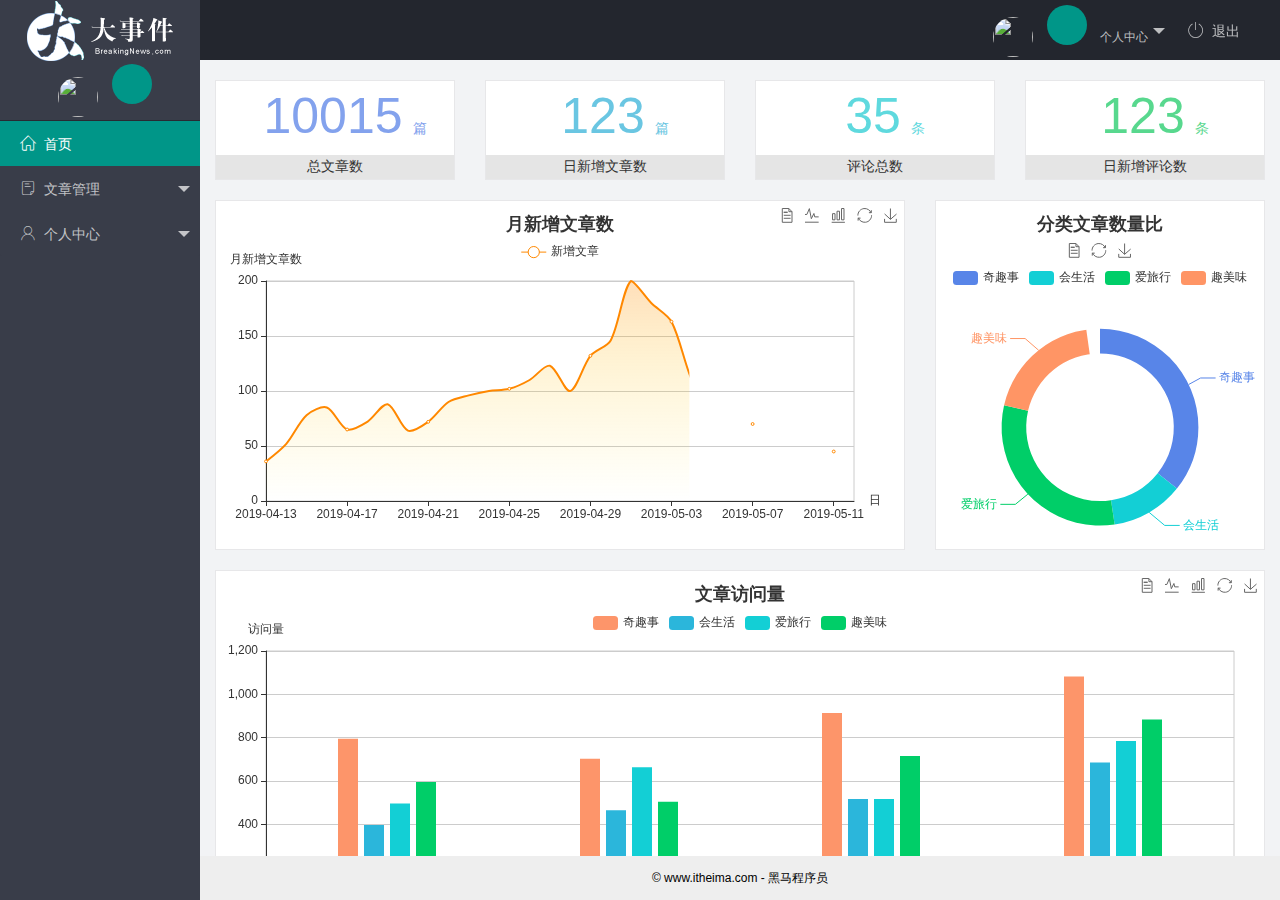
==== commit 26761a61: "完成个人中心功能的开发" ====
--- a/index.html
+++ b/index.html
@@ -24,9 +24,9 @@
               个人中心
             </a>
             <dl class="layui-nav-child">
-              <dd><a href="">基本资料</a></dd>
-              <dd><a href="">更换头像</a></dd>
-              <dd><a href="">重置密码</a></dd>
+              <dd><a href="/user/user_info.html" target="fm">基本资料</a></dd>
+              <dd><a href="/user/user_avater.html" target="fm">更换头像</a></dd>
+              <dd><a href="/user/user_pwd.html" target="fm">重置密码</a></dd>
             </dl>
           </li>
           <li class="layui-nav-item" lay-header-event="menuRight" lay-unselect>
@@ -65,13 +65,13 @@
               <a href="javascript:;"><span class="iconfont icon-user"></span>个人中心</a>
               <dl class="layui-nav-child">
                 <dd>
-                  <a href="javascript:;"><i class="layui-icon layui-icon-app"></i> 基本资料</a>
+                  <a href="/user/user_info.html" target="fm"><i class="layui-icon layui-icon-app"></i> 基本资料</a>
                 </dd>
                 <dd>
-                  <a href="javascript:;"><i class="layui-icon layui-icon-app"></i> 更换头像</a>
+                  <a href="/user/user_avater.html" target="fm"><i class="layui-icon layui-icon-app"></i> 更换头像</a>
                 </dd>
                 <dd>
-                  <a href="javascript:;"><i class="layui-icon layui-icon-app"></i> 重置密码</a>
+                  <a href="/user/user_pwd.html" target="fm"><i class="layui-icon layui-icon-app"></i> 重置密码</a>
                 </dd>
               </dl>
             </li>
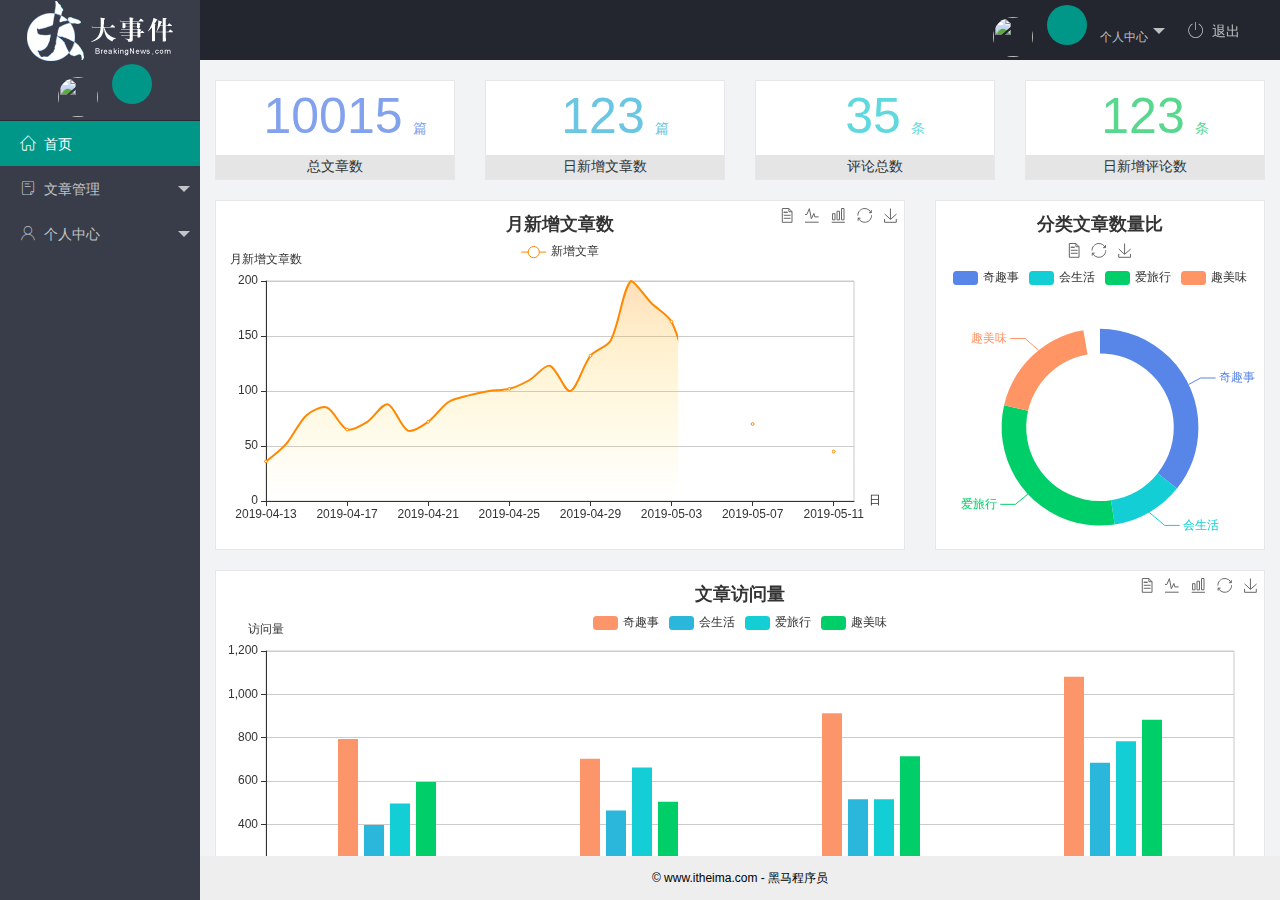
==== commit c3bddf21: "完成了文章管理相关功能的开发" ====
--- a/index.html
+++ b/index.html
@@ -51,13 +51,13 @@
               <a class="" href="javascript:;"><span class="iconfont icon-16"></span>文章管理</a>
               <dl class="layui-nav-child">
                 <dd>
-                  <a href="javascript:;"><i class="layui-icon layui-icon-app"></i> 文章类别</a>
+                  <a href="/article/art_cate.html" target="fm"><i class="layui-icon layui-icon-app"></i> 文章类别</a>
                 </dd>
                 <dd>
-                  <a href="javascript:;"><i class="layui-icon layui-icon-app"></i> 文章列表</a>
+                  <a href="/article/art_list.html" target="fm"><i class="layui-icon layui-icon-app"></i> 文章列表</a>
                 </dd>
                 <dd>
-                  <a href="javascript:;"><i class="layui-icon layui-icon-app"></i> 发布文章</a>
+                  <a href="/article/art_pub.html" target="fm"><i class="layui-icon layui-icon-app"></i> 发布文章</a>
                 </dd>
               </dl>
             </li>
